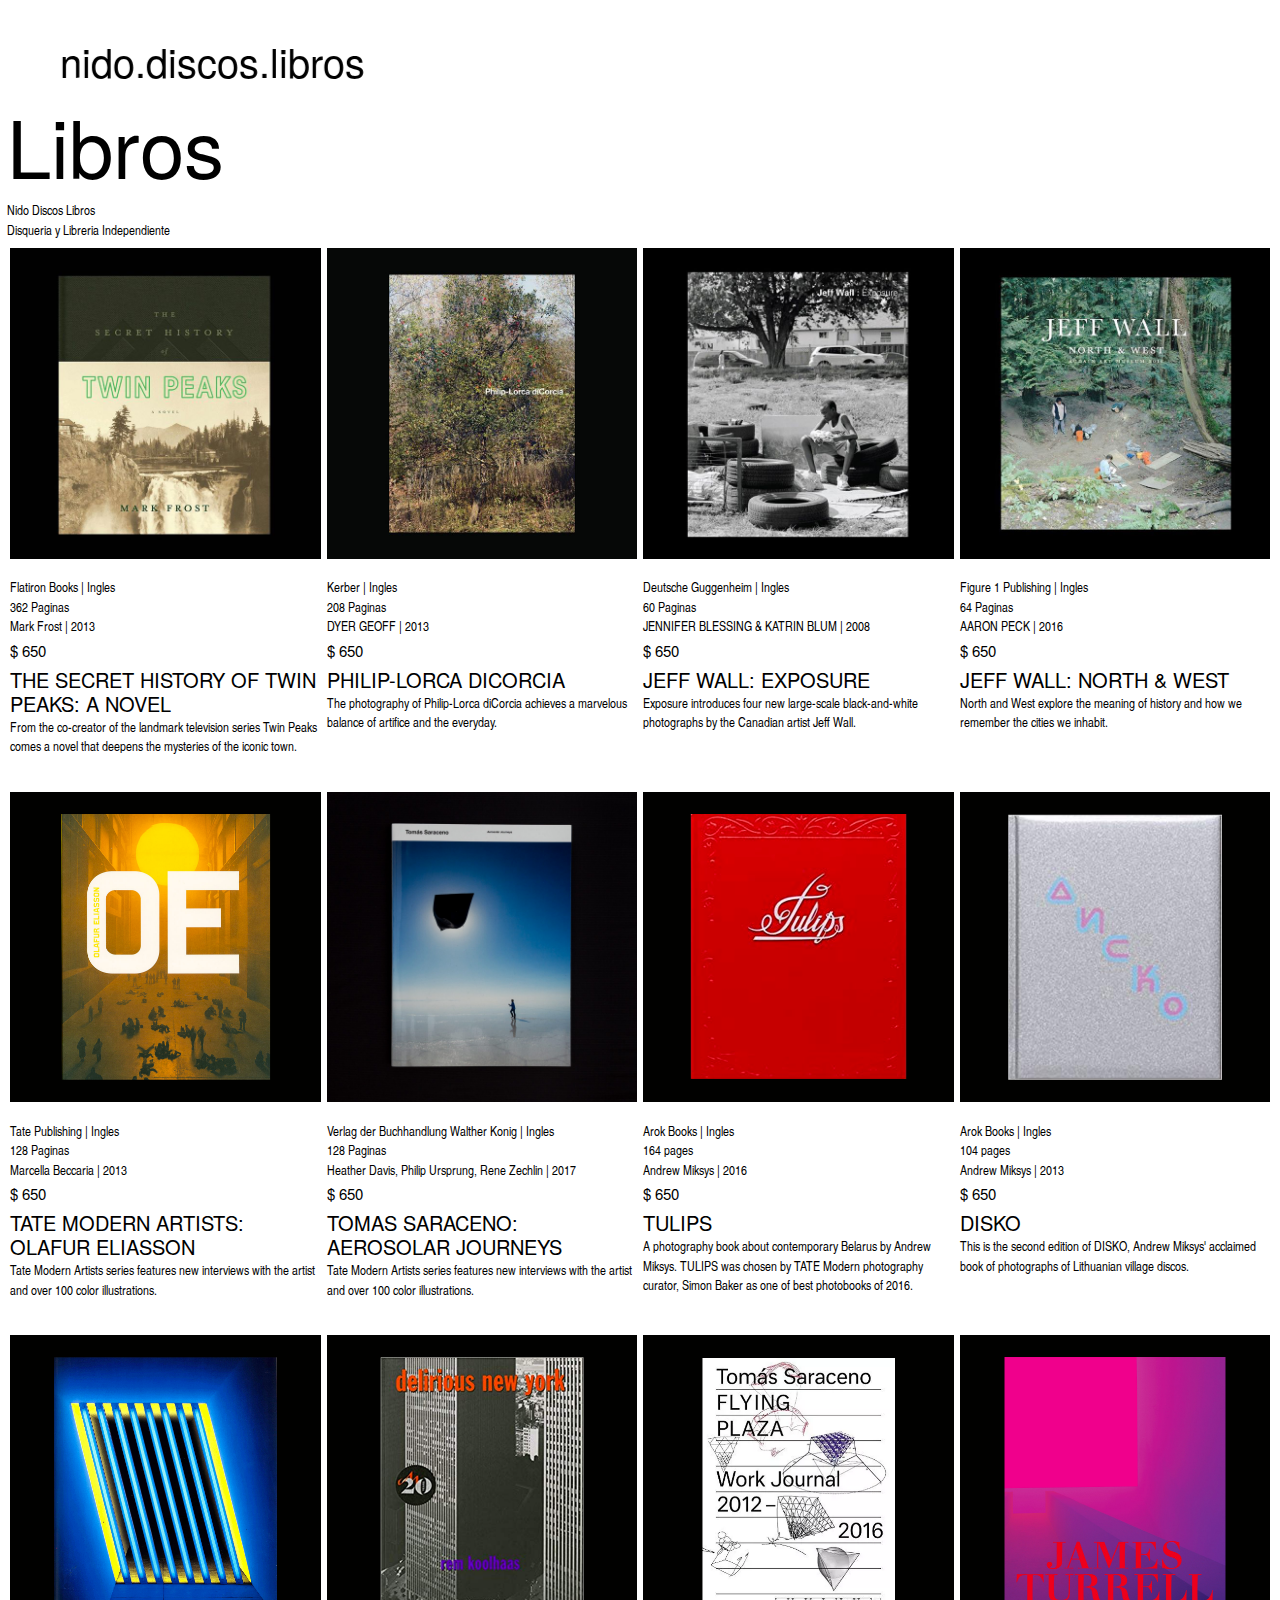
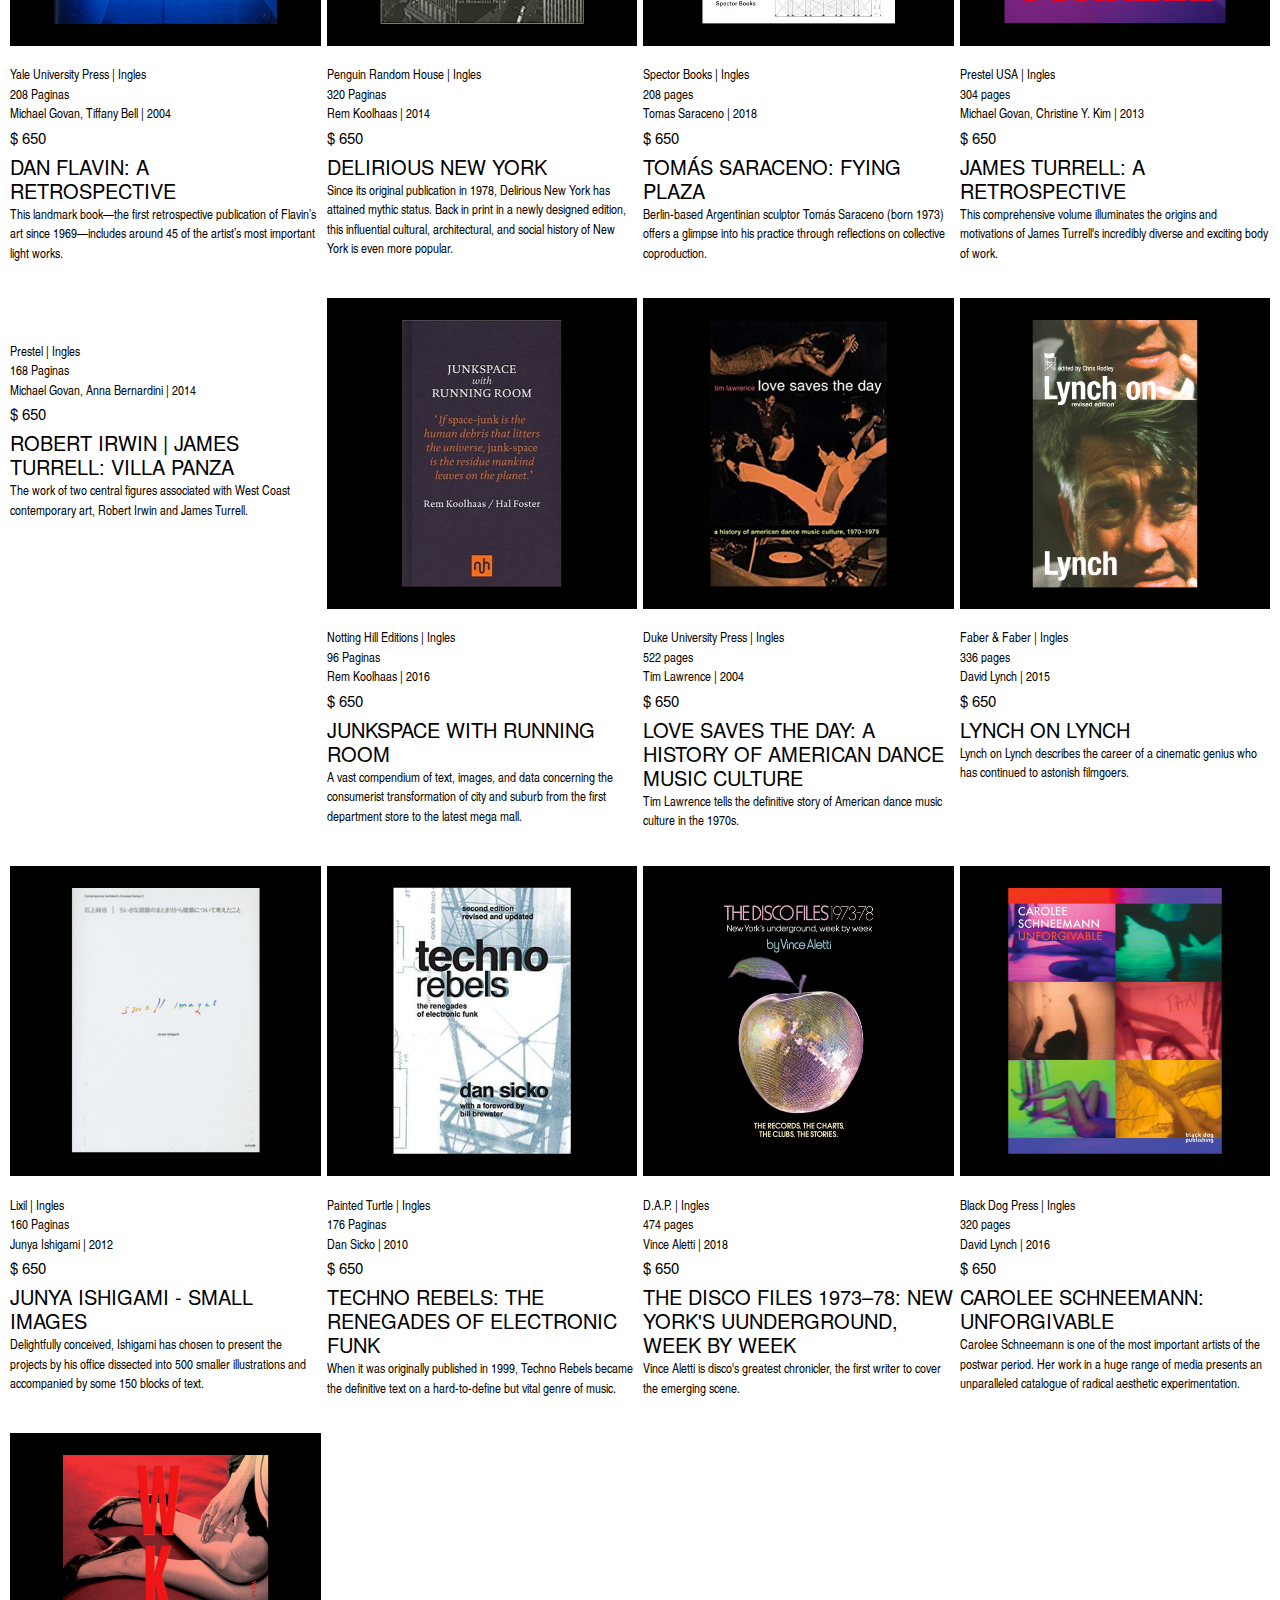
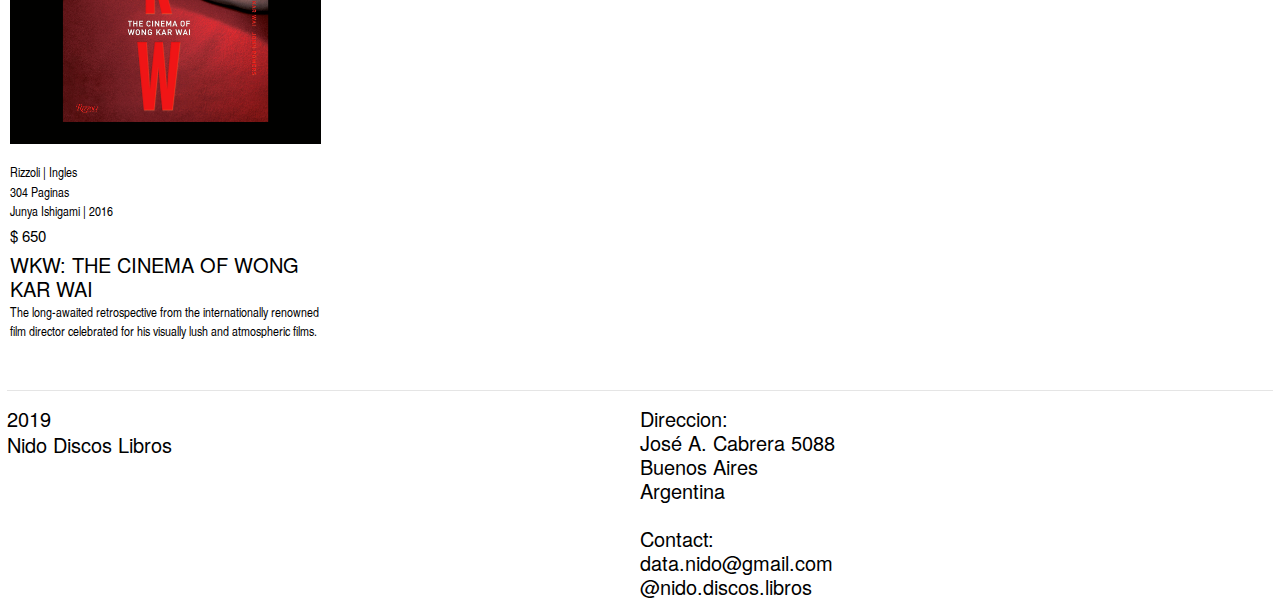
==== Libros/index.html @ 8129f64d "Initial commit" ====
<!DOCTYPE html>
<html>
<head>
    <title>Index</title>
    <meta name="viewport" content="width=device-width, initial-scale=1">

    <link rel="stylesheet" href="https://maxcdn.bootstrapcdn.com/bootstrap/4.3.1/css/bootstrap.min.css">
    <script src="https://ajax.googleapis.com/ajax/libs/jquery/3.4.0/jquery.min.js"></script>
    <script src="https://cdnjs.cloudflare.com/ajax/libs/popper.js/1.14.7/umd/popper.min.js"></script>
    <script src="https://maxcdn.bootstrapcdn.com/bootstrap/4.3.1/js/bootstrap.min.js"></script>
    <script type="text/javascript" src="https://code.jquery.com/jquery-1.11.0.min.js"></script>
    <script type="text/javascript" src="https://cdn.jsdelivr.net/npm/slick-carousel@1.8.1/slick/slick.min.js"></script>

    <link rel="stylesheet" type="text/css" href="//cdn.jsdelivr.net/gh/kenwheeler/slick@1.8.1/slick/slick.css"/>

    <link rel="stylesheet" type="text/css" href="//cdn.jsdelivr.net/gh/kenwheeler/slick@1.8.1/slick/slick-theme.css"/>
    <link rel ="stylesheet" href="https://use.typekit.net/fdn1aaf.css">
    <link rel="stylesheet" type="text/css" href="../style.css">
    <link rel="stylesheet" type="text/css" href="../slick/slick.css">
    <link rel="stylesheet" type="text/css" href="../slick/slick-theme.css">
    <link rel="icon" type="image/png" href="../imagenes/logo.png" sizes="32x32" />

    <script type="text/javascript" src="../script.js"></script>
</head>
<body>
  <div class="container-fluid">
    <div class="row">
      <div class="col-sm-6">
        <img src="../imagenes/foto1.png" alt="" width="100%">
      </div>
      <div class="col-sm-6">
        <img src="../imagenes/foto2.png" alt="" width="100%">
      </div>
    </div>
  </div>
  <a href="../index.html">
  <marquee behavior="scroll" duplicated="true" direction="right" id="scrollnido">nido.discos.libros &emsp; nido.discos.libros &emsp; nido.discos.libros &emsp; nido.discos.libros &emsp; nido.discos.libros &emsp; nido.discos.libros &emsp; nido.discos.libros &emsp; nido.discos.libros &emsp; nido.discos.libros &emsp; nido.discos.libros &emsp; nido.discos.libros &emsp; nido.discos.libros</marquee>
  </a>
<script src="../slick/slick.js" type="text/javascript" charset="utf-8"></script>
<script type="text/javascript">
  $(document).on('ready', function() {
    $(".vertical-center-4").slick({
      dots: true,
      vertical: true,
      centerMode: true,
      slidesToShow: 4,
      slidesToScroll: 2
    });
    $(".vertical-center-3").slick({
      dots: true,
      vertical: true,
      centerMode: true,
      slidesToShow: 3,
      slidesToScroll: 3
    });
    $(".vertical-center-2").slick({
      dots: true,
      vertical: true,
      centerMode: true,
      slidesToShow: 2,
      slidesToScroll: 2
    });
    $(".vertical-center").slick({
      dots: true,
      vertical: true,
      centerMode: true,
    });
    $(".vertical").slick({
      dots: true,
      vertical: true,
      slidesToShow: 3,
      slidesToScroll: 3
    });
    $(".regular").slick({
      dots: true,
      infinite: true,
      slidesToShow: 3,
      slidesToScroll: 3
    });
    $(".center").slick({
      dots: false,
      infinite: true,
      centerMode: true,
      slidesToShow: 4,
      slidesToScroll: 10
    });
    $(".variable").slick({
      dots: true,
      infinite: true,
      variableWidth: true
    });
    $(".lazy").slick({
      lazyLoad: 'ondemand', // ondemand progressive anticipated
      infinite: true
    });
  });
</script>

<script type="text/javascript" src="//cdn.jsdelivr.net/gh/kenwheeler/slick@1.8.1/slick/slick.min.js"></script>

<h1 id="titulos">Libros</h1>
<p id="datalibros">
  Nido Discos Libros
  <br>
  Disqueria y Libreria Independiente
</p>

<div class="container-fluid">
  <div class="row">
      <div class="col-sm-3">
        <img src="imagenes/libro1.jpg" alt="" width="100%">

                  <p id="datalibros">
                    <br>
                  Flatiron Books | Ingles <br> 362 Paginas <br> Mark Frost | 2013
                </p>
                <h4 id="precio">$ 650</h4>
                  <h5>THE SECRET HISTORY OF TWIN PEAKS: A NOVEL </h5>
                  <p id="datalibros">
                  From the co-creator of the landmark television series Twin Peaks comes a novel that deepens the mysteries of the iconic town.
                </p>
      </div>

      <div class="col-sm-3">
        <img src="imagenes/libro2.jpg" alt="" width="100%">
                  <p id="datalibros">
                    <br>
                  Kerber | Ingles <br> 208 Paginas <br> DYER GEOFF | 2013
                </p>
                <h4 id="precio">$ 650</h4>
                  <h5>PHILIP-LORCA DICORCIA</h5>
                  <p id="datalibros">
                  The photography of Philip-Lorca diCorcia achieves a marvelous balance of artifice and the everyday.
                </p>
      </div>

      <div class="col-sm-3">
        <img src="imagenes/libro3.jpg" alt="" width="100%">
                <p id="datalibros">
                  <br>
                Deutsche Guggenheim | Ingles <br> 60 Paginas <br> JENNIFER BLESSING & KATRIN BLUM | 2008
              </p>
            <h4 id="precio">$ 650</h4>
                <h5>JEFF WALL: EXPOSURE</h5>
                <p id="datalibros">
                Exposure introduces four new large-scale black-and-white photographs by the Canadian artist Jeff Wall.
              </p>
      </div>

      <div class="col-sm-3">
        <img src="imagenes/libro4.jpg" alt="" width="100%">
                <p id="datalibros">
                  <br>
                Figure 1 Publishing | Ingles <br> 64 Paginas <br> AARON PECK | 2016
              </p>

              <h4 id="precio">$ 650</h4>
                <h5>JEFF WALL: NORTH & WEST</h5>
                <p id="datalibros">
                North and West explore the meaning of history and how we remember the cities we inhabit.
              </p>
      </div>
  </div>
<br>
  <div class="row">
    <div class="col-sm-3">
      <img src="imagenes/OETate.png" alt="" width="100%">
              <p id="datalibros">
                <br>
              Tate Publishing | Ingles <br> 128 Paginas <br> Marcella Beccaria | 2013
            </p>
            <h4 id="precio">$ 650</h4>
              <h5>TATE MODERN ARTISTS: OLAFUR ELIASSON</h5>
              <p id="datalibros">
              Tate Modern Artists series features new interviews with the artist and over 100 color illustrations.
            </p>
    </div>

    <div class="col-sm-3">
      <img src="imagenes/Aerosolar.png" alt="" width="100%">
              <p id="datalibros">
                <br>
              Verlag der Buchhandlung Walther Konig | Ingles <br> 128 Paginas <br> Heather Davis, Philip Ursprung, Rene Zechlin | 2017
            </p>
            <h4 id="precio">$ 650</h4>
              <h5>TOMAS SARACENO: AEROSOLAR JOURNEYS</h5>
              <p id="datalibros">
              Tate Modern Artists series features new interviews with the artist and over 100 color illustrations.
            </p>
    </div>

    <div class="col-sm-3">
      <img src="imagenes/AndrewMTulips.png" alt="" width="100%">
              <p id="datalibros">
                <br>
              Arok Books | Ingles <br> 164 pages <br> Andrew Miksys | 2016
            </p>
            <h4 id="precio">$ 650</h4>
              <h5>TULIPS</h5>
              <p id="datalibros">
              A photography book about contemporary Belarus by Andrew Miksys. TULIPS was chosen by TATE Modern photography curator, Simon Baker as one of best photobooks of 2016.
            </p>
    </div>

    <div class="col-sm-3">
      <img src="imagenes/AndrwMDisko.png" alt="" width="100%">
              <p id="datalibros">
                <br>
              Arok Books | Ingles <br> 104 pages <br> Andrew Miksys | 2013
            </p>
            <h4 id="precio">$ 650</h4>
              <h5>DISKO</h5>
              <p id="datalibros">
              This is the second edition of DISKO, Andrew Miksys' acclaimed book of photographs of Lithuanian village discos.
            </p>
    </div>
  </div>
<br>
  <div class="row">
    <div class="col-sm-3">
      <img src="imagenes/DanFARetrospective.png" alt="" width="100%">
              <p id="datalibros">
                <br>
              Yale University Press | Ingles <br> 208 Paginas <br> Michael Govan, Tiffany Bell | 2004
            </p>
            <h4 id="precio">$ 650</h4>
              <h5>DAN FLAVIN: A RETROSPECTIVE</h5>
              <p id="datalibros">
              This landmark book—the first retrospective publication of Flavin’s art since 1969—includes around 45 of the artist’s most important light works.
            </p>
    </div>

    <div class="col-sm-3">
      <img src="imagenes/DeliriusNewYork.png" alt="" width="100%">
              <p id="datalibros">
                <br>
              Penguin Random House | Ingles <br> 320 Paginas <br> Rem Koolhaas | 2014
            </p>
            <h4 id="precio">$ 650</h4>
              <h5>DELIRIOUS NEW YORK</h5>
              <p id="datalibros">
              Since its original publication in 1978, Delirious New York has attained mythic status. Back in print in a newly designed edition, this influential cultural, architectural, and social history of New York is even more popular.
            </p>
    </div>

    <div class="col-sm-3">
      <img src="imagenes/FlyingPlaza.png" alt="" width="100%">
              <p id="datalibros">
                <br>
              Spector Books | Ingles <br> 208 pages <br> Tomas Saraceno | 2018
            </p>
            <h4 id="precio">$ 650</h4>
              <h5>TOMÁS SARACENO: FYING PLAZA</h5>
              <p id="datalibros">
              Berlin-based Argentinian sculptor Tomás Saraceno (born 1973) offers a glimpse into his practice through reflections on collective coproduction.
            </p>
    </div>

    <div class="col-sm-3">
      <img src="imagenes/JamesTARetrospective.png" alt="" width="100%">
              <p id="datalibros">
                <br>
              Prestel USA | Ingles <br> 304 pages <br> Michael Govan, Christine Y. Kim | 2013
            </p>
            <h4 id="precio">$ 650</h4>
              <h5>JAMES TURRELL: A RETROSPECTIVE</h5>
              <p id="datalibros">
               This comprehensive volume illuminates the origins and motivations of James Turrell's incredibly diverse and exciting body of work.
            </p>
    </div>
  </div>
<br>
  <div class="row">
    <div class="col-sm-3">
      <img src="imagenes/JamesTVIllaPanza.png" alt="" width="100%">
              <p id="datalibros">
                <br>
              Prestel | Ingles <br> 168 Paginas <br> Michael Govan, Anna Bernardini | 2014
            </p>
            <h4 id="precio">$ 650</h4>
              <h5>ROBERT IRWIN | JAMES TURRELL: VILLA PANZA </h5>
              <p id="datalibros">
              The work of two central figures associated with West Coast contemporary art, Robert Irwin and James Turrell.
            </p>
    </div>

    <div class="col-sm-3">
      <img src="imagenes/Junkspace.png" alt="" width="100%">
              <p id="datalibros">
                <br>
              Notting Hill Editions | Ingles <br> 96 Paginas <br> Rem Koolhaas | 2016
            </p>
            <h4 id="precio">$ 650</h4>
              <h5>JUNKSPACE WITH RUNNING ROOM</h5>
              <p id="datalibros">
              A vast compendium of text, images, and data concerning the consumerist transformation of city and suburb from the first department store to the latest mega mall.
            </p>
    </div>

    <div class="col-sm-3">
      <img src="imagenes/LoveSavesTheDay.png" alt="" width="100%">
              <p id="datalibros">
                <br>
              Duke University Press | Ingles <br> 522 pages <br> Tim Lawrence | 2004
            </p>
            <h4 id="precio">$ 650</h4>
              <h5>LOVE SAVES THE DAY: A HISTORY OF AMERICAN DANCE MUSIC CULTURE</h5>
              <p id="datalibros">
              Tim Lawrence tells the definitive story of American dance music culture in the 1970s.
    </div>

    <div class="col-sm-3">
      <img src="imagenes/LynchOnLynch.png" alt="" width="100%">
              <p id="datalibros">
                <br>
              Faber & Faber | Ingles <br> 336 pages <br> David Lynch | 2015
            </p>
            <h4 id="precio">$ 650</h4>
              <h5>LYNCH ON LYNCH</h5>
              <p id="datalibros">
               Lynch on Lynch describes the career of a cinematic genius who has continued to astonish filmgoers.
            </p>
    </div>
  </div>
<br>
  <div class="row">
    <div class="col-sm-3">
      <img src="imagenes/SmallImages.png" alt="" width="100%">
              <p id="datalibros">
                <br>
              Lixil | Ingles <br> 160 Paginas <br> Junya Ishigami | 2012
            </p>
            <h4 id="precio">$ 650</h4>
              <h5>JUNYA ISHIGAMI - SMALL IMAGES </h5>
              <p id="datalibros">
              Delightfully conceived, Ishigami has chosen to present the projects by his office dissected into 500 smaller illustrations and accompanied by some 150 blocks of text.
            </p>
    </div>

    <div class="col-sm-3">
      <img src="imagenes/TechnoRebels.png" alt="" width="100%">
              <p id="datalibros">
                <br>
              Painted Turtle | Ingles <br> 176 Paginas <br> Dan Sicko | 2010
            </p>
            <h4 id="precio">$ 650</h4>
              <h5>TECHNO REBELS: THE RENEGADES OF ELECTRONIC FUNK</h5>
              <p id="datalibros">
              When it was originally published in 1999, Techno Rebels became the definitive text on a hard-to-define but vital genre of music.
            </p>
    </div>

    <div class="col-sm-3">
      <img src="imagenes/TheDiscoFiles.png" alt="" width="100%">
              <p id="datalibros">
                <br>
              D.A.P. | Ingles <br> 474 pages <br> Vince Aletti | 2018
            </p>
            <h4 id="precio">$ 650</h4>
              <h5>THE DISCO FILES 1973–78: NEW YORK'S UUNDERGROUND, WEEK BY WEEK</h5>
              <p id="datalibros">
              Vince Aletti is disco's greatest chronicler, the first writer to cover the emerging scene.
    </div>

    <div class="col-sm-3">
      <img src="imagenes/unforgivable.png" alt="" width="100%">
              <p id="datalibros">
                <br>
              Black Dog Press | Ingles <br> 320 pages <br> David Lynch | 2016
            </p>
            <h4 id="precio">$ 650</h4>
              <h5>CAROLEE SCHNEEMANN: UNFORGIVABLE</h5>
              <p id="datalibros">
               Carolee Schneemann is one of the most important artists of the postwar period. Her work in a huge range of media presents an unparalleled catalogue of radical aesthetic experimentation.
    </div>
  </div>
<br>
  <div class="row">
    <div class="col-sm-3">
      <img src="imagenes/WongK.png" alt="" width="100%">
              <p id="datalibros">
                <br>
              Rizzoli | Ingles <br> 304 Paginas <br> Junya Ishigami | 2016
            </p>
            <h4 id="precio">$ 650</h4>
              <h5>WKW: THE CINEMA OF WONG KAR WAI </h5>
              <p id="datalibros">
              The long-awaited retrospective from the internationally renowned film director celebrated for his visually lush and atmospheric films.
            </p>
    </div>
  </div>

</div>
<br>
<hr>
<div class="container-fluid">
  <div class="row">
    <div class="col-md-6">
      <h5>2019</h5>
      <h5>Nido Discos Libros</h5>
      <img src="imagenes/logonido.png" alt="" width="20%">
    </div>
    <div class="col-md-6">
      <h5>
      Direccion:
      <br>
      José A. Cabrera 5088
      <br>
      Buenos Aires
      <br>
      Argentina
      <br>
      <br>
      Contact:
      <br>
      data.nido@gmail.com
      <br>
      @nido.discos.libros
      </h5>

    </div>
</div>
</div>


</body>
</html>
---- style.css ----
body {
	padding: 7px;
	background-color: white;
  font-family:texgyrehero-regular;
	font-weight:100;
	color: black;
	}


#main-title {
  margin-top: 25px;
}

#mainb {
  margin-top: 25px;


}
#mainc {
  background-color: white;


}

h5 {
	margin-bottom:2px;
}

a {
  color: black;
}

a:hover {
  color: black;
	text-decoration: none;
	font-weight: bold;

}

.m{
  margin-left: 15px;
  margin-top: 10px;

}

.info {
	margin-top: 15px;
}

.col-sm-3{
	padding: 3px;
}
.col-sm-6{
	padding: 0px;
}

.col-md-6{
	padding: 0px;
}

.col-md-3{
	padding: 3px;
}

#scrollnido {
	font-size: 40px;
}

#titulos {
	font-size: 80px;

}

#vermas {
	font-size: 80px;
	padding-right: 7%;
	text-align: right;


}

#datalibros{
	font-size: 13px;
	font-family:texgyrehero-condenced;
	font-weight:20;

}

@font-face {
  font-family: myriad;
  src: url(Myriad.ttf);
}

@font-face {
  font-family: texgyrehero-regular ;
  src: url(texgyreheros-regular.otf);
}

@font-face {
  font-family: texgyrehero-condenced ;
  src: url(texgyreheroscn-regular.otf);
}

p{
	margin-bottom:5px;
	font-size: 13px;
	font-family:texgyrehero-condenced;
	font-weight:20;
}


* {
	box-sizing: border-box;
}

.slider {
		width: 100%;

}

.slick-slide {
	margin: 0px 3px;
}



#precio {
	font-size: 15px;
	font-family: texgyrehero-regular ;


}

h4 {
	font-size: 15px;
	font-family: texgyrehero-regular ;
}

#myList li{ display:none;
}
#loadMore {
    color:green;
    cursor:pointer;
}
#loadMore:hover {
    color:black;
}
#showLess {
    color:red;
    cursor:pointer;
}
#showLess:hover {
    color:black;
}

ul {
	margin: 0px;
	padding: 0px;
	list-style: none
}



.slick-prev {
    left: 7px;
    z-index:2;
    color: white;
    outline: black;
}

.slick-next {
    right: 37px;
    z-index:2;
    color: white;
}
.slick-prev, .slick-next {
  width: 0px;
  height: 0px;
  text-shadow: #000 0px 0px 1px;
  -webkit-font-smoothing: antialiased;
	font-size: 0;
	border: none;
	top: 25%;

}

.slick-prev::before {
		font-family: monospace;
    font-family: 'cursive';
    font-stretch: condensed;
    content: "<";
    font-size: 55px;
    color: white;
		opacity: 1;


}
.slick-next::before {
		font-family: "Helvetica Neue";
    font-stretch: condensed;
    content:  ">";
    font-size: 55px;
    color: white;
		opacity: 1;

}




#pad {
	padding: 0px;
}
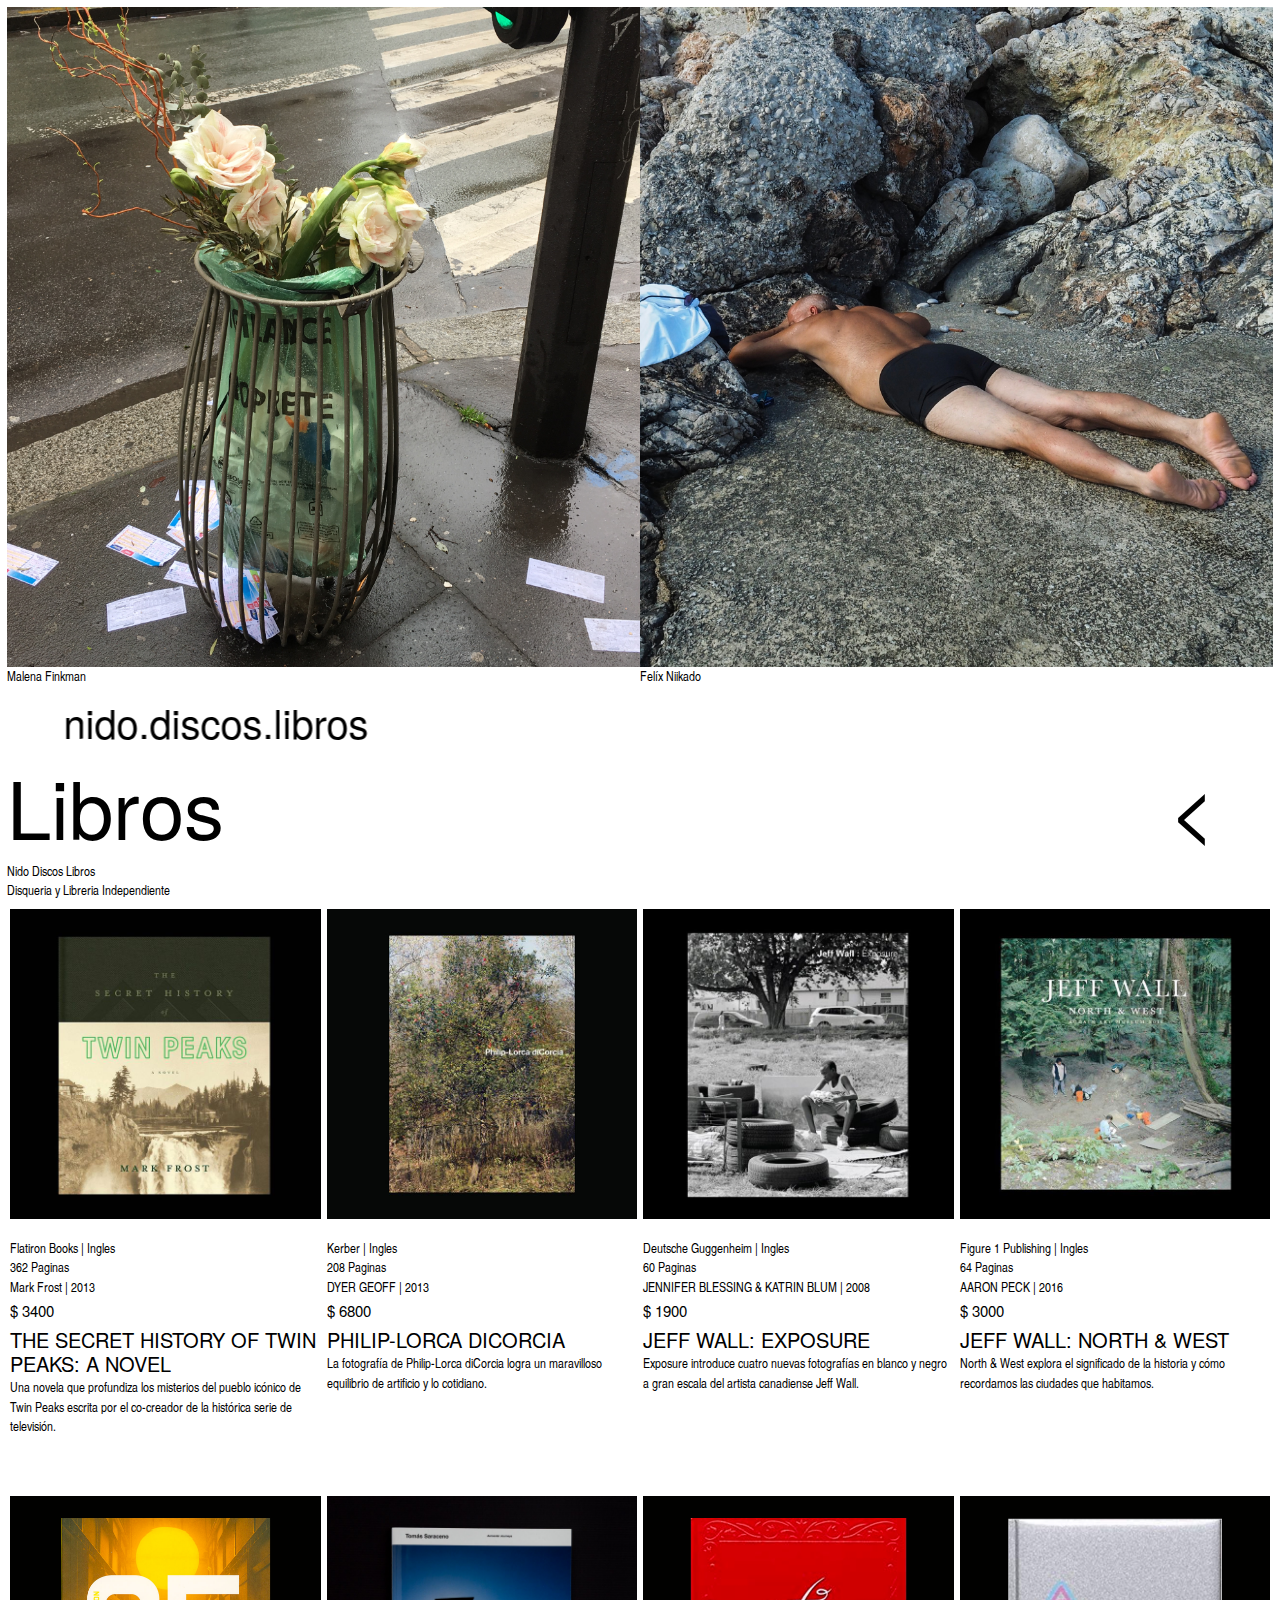
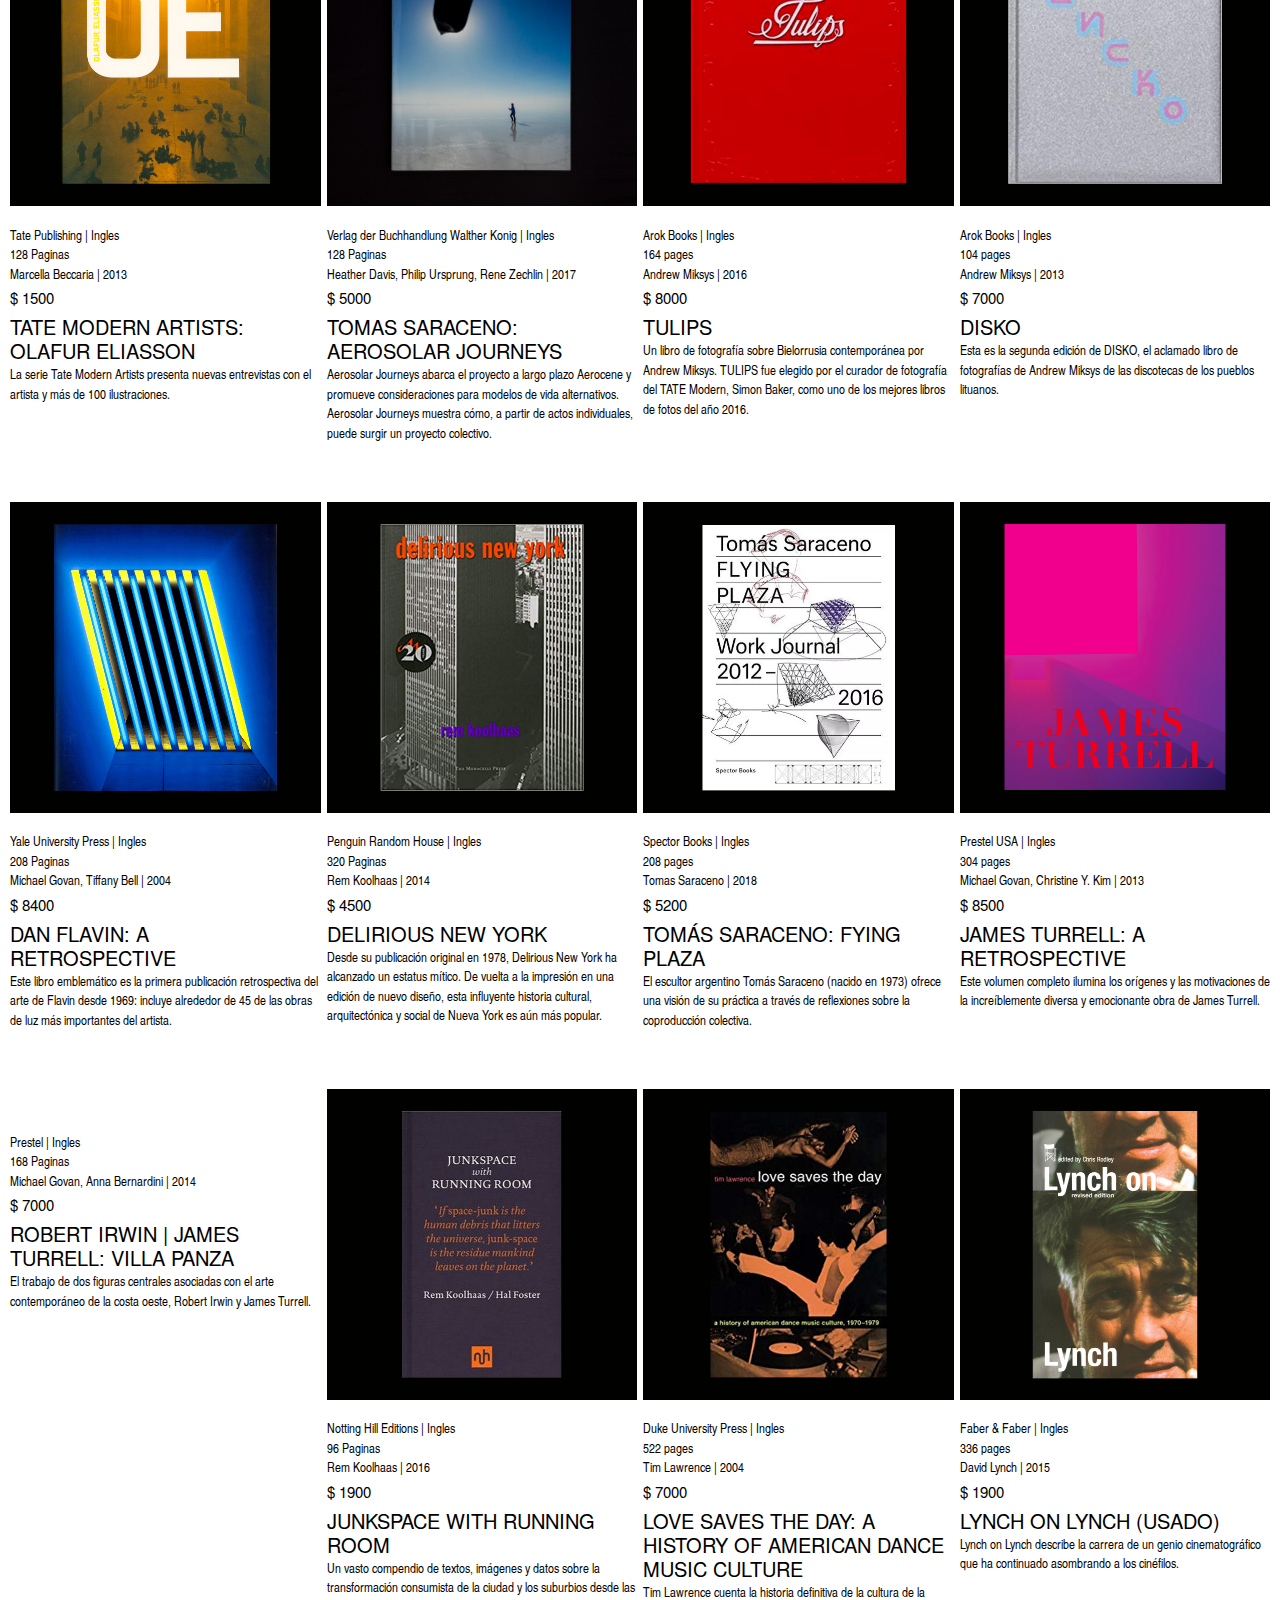
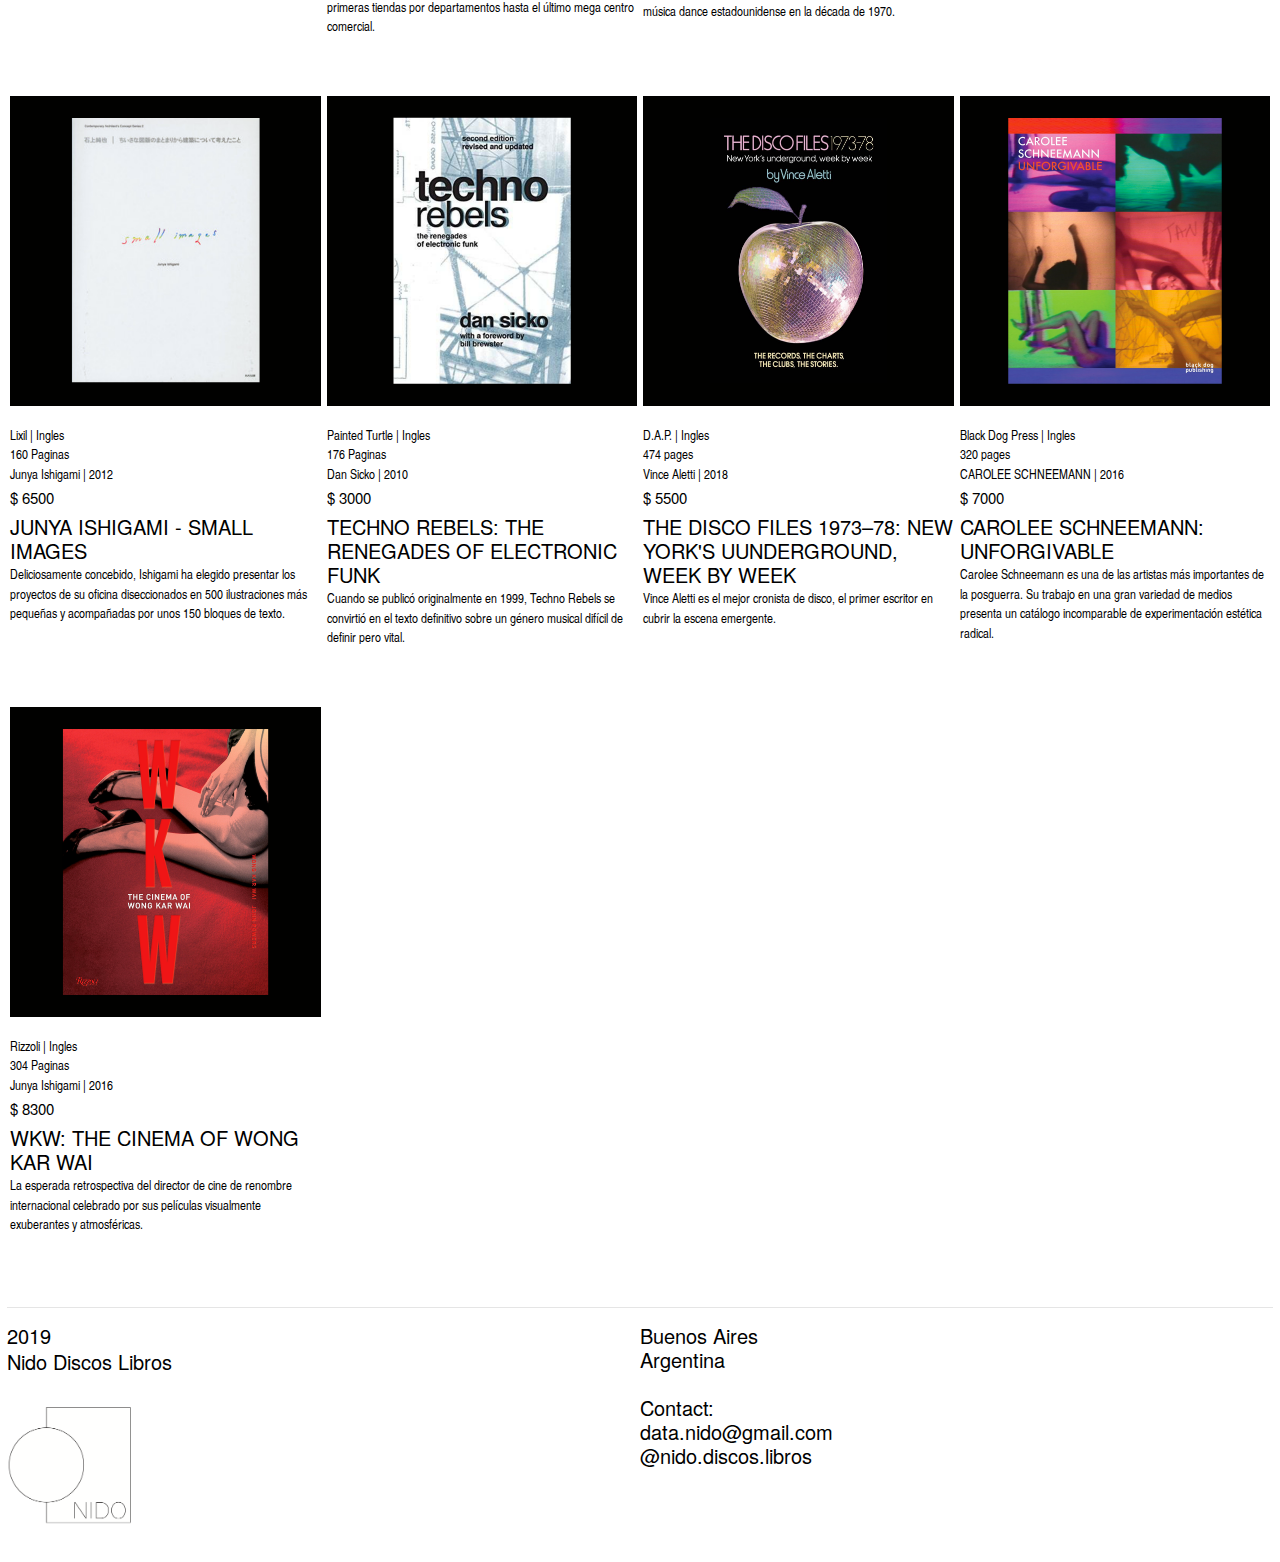
==== commit 1f145e84: "Update index.html" ====
--- a/Libros/index.html
+++ b/Libros/index.html
@@ -26,10 +26,12 @@
   <div class="container-fluid">
     <div class="row">
       <div class="col-sm-6">
-        <img src="../imagenes/foto1.png" alt="" width="100%">
+        <img src="../imagenes/foto-A1.jpg" alt="" width="100%">
+        <p id="autores"> Malena Finkman </p>
       </div>
       <div class="col-sm-6">
-        <img src="../imagenes/foto2.png" alt="" width="100%">
+        <img src="../imagenes/foto-A2.jpg" alt="" width="100%">
+        <p id="autores"> Felíx Niikado </p>
       </div>
     </div>
   </div>
@@ -98,7 +100,16 @@
 
 <script type="text/javascript" src="//cdn.jsdelivr.net/gh/kenwheeler/slick@1.8.1/slick/slick.min.js"></script>
 
+<div class="container-fluid">
+  <div class="row">
+    <div class="col-6" id="pad">
 <h1 id="titulos">Libros</h1>
+    </div>
+    <div class="col-6">
+<h1 id="vermas"><a href="../index.html"><</a></h1>
+</div>
+    </div>
+  </div>
 <p id="datalibros">
   Nido Discos Libros
   <br>
@@ -114,11 +125,12 @@
                     <br>
                   Flatiron Books | Ingles <br> 362 Paginas <br> Mark Frost | 2013
                 </p>
-                <h4 id="precio">$ 650</h4>
+                <h4 id="precio">$ 3400</h4>
                   <h5>THE SECRET HISTORY OF TWIN PEAKS: A NOVEL </h5>
                   <p id="datalibros">
-                  From the co-creator of the landmark television series Twin Peaks comes a novel that deepens the mysteries of the iconic town.
+                  Una novela que profundiza los misterios del pueblo icónico de Twin Peaks escrita por el co-creador de la histórica serie de televisión.
                 </p>
+                <br>
       </div>
 
       <div class="col-sm-3">
@@ -127,11 +139,12 @@
                     <br>
                   Kerber | Ingles <br> 208 Paginas <br> DYER GEOFF | 2013
                 </p>
-                <h4 id="precio">$ 650</h4>
+                <h4 id="precio">$ 6800</h4>
                   <h5>PHILIP-LORCA DICORCIA</h5>
                   <p id="datalibros">
-                  The photography of Philip-Lorca diCorcia achieves a marvelous balance of artifice and the everyday.
+                  La fotografía de Philip-Lorca diCorcia logra un maravilloso equilibrio de artificio y lo cotidiano.
                 </p>
+                <br>
       </div>
 
       <div class="col-sm-3">
@@ -140,11 +153,12 @@
                   <br>
                 Deutsche Guggenheim | Ingles <br> 60 Paginas <br> JENNIFER BLESSING & KATRIN BLUM | 2008
               </p>
-            <h4 id="precio">$ 650</h4>
+            <h4 id="precio">$ 1900</h4>
                 <h5>JEFF WALL: EXPOSURE</h5>
                 <p id="datalibros">
-                Exposure introduces four new large-scale black-and-white photographs by the Canadian artist Jeff Wall.
+                Exposure introduce cuatro nuevas fotografías en blanco y negro a gran escala del artista canadiense Jeff Wall.
               </p>
+              <br>
       </div>
 
       <div class="col-sm-3">
@@ -154,10 +168,10 @@
                 Figure 1 Publishing | Ingles <br> 64 Paginas <br> AARON PECK | 2016
               </p>
 
-              <h4 id="precio">$ 650</h4>
+              <h4 id="precio">$ 3000</h4>
                 <h5>JEFF WALL: NORTH & WEST</h5>
                 <p id="datalibros">
-                North and West explore the meaning of history and how we remember the cities we inhabit.
+                North & West explora el significado de la historia y cómo recordamos las ciudades que habitamos.
               </p>
       </div>
   </div>
@@ -169,11 +183,12 @@
                 <br>
               Tate Publishing | Ingles <br> 128 Paginas <br> Marcella Beccaria | 2013
             </p>
-            <h4 id="precio">$ 650</h4>
+            <h4 id="precio">$ 1500</h4>
               <h5>TATE MODERN ARTISTS: OLAFUR ELIASSON</h5>
               <p id="datalibros">
-              Tate Modern Artists series features new interviews with the artist and over 100 color illustrations.
-            </p>
+              La serie Tate Modern Artists presenta nuevas entrevistas con el artista y más de 100 ilustraciones.
+            </p>
+            <br>
     </div>
 
     <div class="col-sm-3">
@@ -182,11 +197,13 @@
                 <br>
               Verlag der Buchhandlung Walther Konig | Ingles <br> 128 Paginas <br> Heather Davis, Philip Ursprung, Rene Zechlin | 2017
             </p>
-            <h4 id="precio">$ 650</h4>
+            <h4 id="precio">$ 5000</h4>
               <h5>TOMAS SARACENO: AEROSOLAR JOURNEYS</h5>
               <p id="datalibros">
-              Tate Modern Artists series features new interviews with the artist and over 100 color illustrations.
-            </p>
+
+  Aerosolar Journeys abarca el proyecto a largo plazo Aerocene y promueve consideraciones para modelos de vida alternativos. Aerosolar Journeys muestra cómo, a partir de actos individuales, puede surgir un proyecto colectivo.
+            </p>
+            <br>
     </div>
 
     <div class="col-sm-3">
@@ -195,11 +212,12 @@
                 <br>
               Arok Books | Ingles <br> 164 pages <br> Andrew Miksys | 2016
             </p>
-            <h4 id="precio">$ 650</h4>
+            <h4 id="precio">$ 8000</h4>
               <h5>TULIPS</h5>
               <p id="datalibros">
-              A photography book about contemporary Belarus by Andrew Miksys. TULIPS was chosen by TATE Modern photography curator, Simon Baker as one of best photobooks of 2016.
-            </p>
+              Un libro de fotografía sobre Bielorrusia contemporánea por Andrew Miksys. TULIPS fue elegido por el curador de fotografía del TATE Modern, Simon Baker, como uno de los mejores libros de fotos del año 2016.
+            </p>
+            <br>
     </div>
 
     <div class="col-sm-3">
@@ -208,10 +226,10 @@
                 <br>
               Arok Books | Ingles <br> 104 pages <br> Andrew Miksys | 2013
             </p>
-            <h4 id="precio">$ 650</h4>
+            <h4 id="precio">$ 7000</h4>
               <h5>DISKO</h5>
               <p id="datalibros">
-              This is the second edition of DISKO, Andrew Miksys' acclaimed book of photographs of Lithuanian village discos.
+              Esta es la segunda edición de DISKO, el aclamado libro de fotografías de Andrew Miksys de las discotecas de los pueblos lituanos.
             </p>
     </div>
   </div>
@@ -223,11 +241,12 @@
                 <br>
               Yale University Press | Ingles <br> 208 Paginas <br> Michael Govan, Tiffany Bell | 2004
             </p>
-            <h4 id="precio">$ 650</h4>
+            <h4 id="precio">$ 8400</h4>
               <h5>DAN FLAVIN: A RETROSPECTIVE</h5>
               <p id="datalibros">
-              This landmark book—the first retrospective publication of Flavin’s art since 1969—includes around 45 of the artist’s most important light works.
-            </p>
+                Este libro emblemático es la primera publicación retrospectiva del arte de Flavin desde 1969: incluye alrededor de 45 de las obras de luz más importantes del artista.
+            </p>
+            <br>
     </div>
 
     <div class="col-sm-3">
@@ -236,11 +255,12 @@
                 <br>
               Penguin Random House | Ingles <br> 320 Paginas <br> Rem Koolhaas | 2014
             </p>
-            <h4 id="precio">$ 650</h4>
+            <h4 id="precio">$ 4500</h4>
               <h5>DELIRIOUS NEW YORK</h5>
               <p id="datalibros">
-              Since its original publication in 1978, Delirious New York has attained mythic status. Back in print in a newly designed edition, this influential cultural, architectural, and social history of New York is even more popular.
-            </p>
+              Desde su publicación original en 1978, Delirious New York ha alcanzado un estatus mítico. De vuelta a la impresión en una edición de nuevo diseño, esta influyente historia cultural, arquitectónica y social de Nueva York es aún más popular.
+            </p>
+            <br>
     </div>
 
     <div class="col-sm-3">
@@ -249,11 +269,12 @@
                 <br>
               Spector Books | Ingles <br> 208 pages <br> Tomas Saraceno | 2018
             </p>
-            <h4 id="precio">$ 650</h4>
+            <h4 id="precio">$ 5200</h4>
               <h5>TOMÁS SARACENO: FYING PLAZA</h5>
               <p id="datalibros">
-              Berlin-based Argentinian sculptor Tomás Saraceno (born 1973) offers a glimpse into his practice through reflections on collective coproduction.
-            </p>
+              El escultor argentino Tomás Saraceno (nacido en 1973) ofrece una visión de su práctica a través de reflexiones sobre la coproducción colectiva.
+            </p>
+            <br>
     </div>
 
     <div class="col-sm-3">
@@ -262,10 +283,10 @@
                 <br>
               Prestel USA | Ingles <br> 304 pages <br> Michael Govan, Christine Y. Kim | 2013
             </p>
-            <h4 id="precio">$ 650</h4>
+            <h4 id="precio">$ 8500</h4>
               <h5>JAMES TURRELL: A RETROSPECTIVE</h5>
               <p id="datalibros">
-               This comprehensive volume illuminates the origins and motivations of James Turrell's incredibly diverse and exciting body of work.
+               Este volumen completo ilumina los orígenes y las motivaciones de la increíblemente diversa y emocionante obra de James Turrell.
             </p>
     </div>
   </div>
@@ -277,11 +298,12 @@
                 <br>
               Prestel | Ingles <br> 168 Paginas <br> Michael Govan, Anna Bernardini | 2014
             </p>
-            <h4 id="precio">$ 650</h4>
+            <h4 id="precio">$ 7000</h4>
               <h5>ROBERT IRWIN | JAMES TURRELL: VILLA PANZA </h5>
               <p id="datalibros">
-              The work of two central figures associated with West Coast contemporary art, Robert Irwin and James Turrell.
-            </p>
+              El trabajo de dos figuras centrales asociadas con el arte contemporáneo de la costa oeste, Robert Irwin y James Turrell.
+            </p>
+            <br>
     </div>
 
     <div class="col-sm-3">
@@ -290,11 +312,12 @@
                 <br>
               Notting Hill Editions | Ingles <br> 96 Paginas <br> Rem Koolhaas | 2016
             </p>
-            <h4 id="precio">$ 650</h4>
+            <h4 id="precio">$ 1900</h4>
               <h5>JUNKSPACE WITH RUNNING ROOM</h5>
               <p id="datalibros">
-              A vast compendium of text, images, and data concerning the consumerist transformation of city and suburb from the first department store to the latest mega mall.
-            </p>
+              Un vasto compendio de textos, imágenes y datos sobre la transformación consumista de la ciudad y los suburbios desde las primeras tiendas por departamentos hasta el último mega centro comercial.
+            </p>
+            <br>
     </div>
 
     <div class="col-sm-3">
@@ -303,10 +326,12 @@
                 <br>
               Duke University Press | Ingles <br> 522 pages <br> Tim Lawrence | 2004
             </p>
-            <h4 id="precio">$ 650</h4>
+            <h4 id="precio">$ 7000</h4>
               <h5>LOVE SAVES THE DAY: A HISTORY OF AMERICAN DANCE MUSIC CULTURE</h5>
               <p id="datalibros">
-              Tim Lawrence tells the definitive story of American dance music culture in the 1970s.
+              Tim Lawrence cuenta la historia definitiva de la cultura de la música dance estadounidense en la década de 1970.
+            </p>
+            <br>
     </div>
 
     <div class="col-sm-3">
@@ -315,10 +340,10 @@
                 <br>
               Faber & Faber | Ingles <br> 336 pages <br> David Lynch | 2015
             </p>
-            <h4 id="precio">$ 650</h4>
-              <h5>LYNCH ON LYNCH</h5>
-              <p id="datalibros">
-               Lynch on Lynch describes the career of a cinematic genius who has continued to astonish filmgoers.
+            <h4 id="precio">$ 1900</h4>
+              <h5>LYNCH ON LYNCH (USADO)</h5>
+              <p id="datalibros">
+               Lynch on Lynch describe la carrera de un genio cinematográfico que ha continuado asombrando a los cinéfilos.
             </p>
     </div>
   </div>
@@ -330,11 +355,12 @@
                 <br>
               Lixil | Ingles <br> 160 Paginas <br> Junya Ishigami | 2012
             </p>
-            <h4 id="precio">$ 650</h4>
+            <h4 id="precio">$ 6500</h4>
               <h5>JUNYA ISHIGAMI - SMALL IMAGES </h5>
               <p id="datalibros">
-              Delightfully conceived, Ishigami has chosen to present the projects by his office dissected into 500 smaller illustrations and accompanied by some 150 blocks of text.
-            </p>
+              Deliciosamente concebido, Ishigami ha elegido presentar los proyectos de su oficina diseccionados en 500 ilustraciones más pequeñas y acompañadas por unos 150 bloques de texto.
+            </p>
+            <br>
     </div>
 
     <div class="col-sm-3">
@@ -343,11 +369,12 @@
                 <br>
               Painted Turtle | Ingles <br> 176 Paginas <br> Dan Sicko | 2010
             </p>
-            <h4 id="precio">$ 650</h4>
+            <h4 id="precio">$ 3000</h4>
               <h5>TECHNO REBELS: THE RENEGADES OF ELECTRONIC FUNK</h5>
               <p id="datalibros">
-              When it was originally published in 1999, Techno Rebels became the definitive text on a hard-to-define but vital genre of music.
-            </p>
+              Cuando se publicó originalmente en 1999, Techno Rebels se convirtió en el texto definitivo sobre un género musical difícil de definir pero vital.
+            </p>
+            <br>
     </div>
 
     <div class="col-sm-3">
@@ -356,22 +383,24 @@
                 <br>
               D.A.P. | Ingles <br> 474 pages <br> Vince Aletti | 2018
             </p>
-            <h4 id="precio">$ 650</h4>
+            <h4 id="precio">$ 5500</h4>
               <h5>THE DISCO FILES 1973–78: NEW YORK'S UUNDERGROUND, WEEK BY WEEK</h5>
               <p id="datalibros">
-              Vince Aletti is disco's greatest chronicler, the first writer to cover the emerging scene.
+              Vince Aletti es el mejor cronista de disco, el primer escritor en cubrir la escena emergente.
+            </p>
+            <br>
     </div>
 
     <div class="col-sm-3">
       <img src="imagenes/unforgivable.png" alt="" width="100%">
               <p id="datalibros">
                 <br>
-              Black Dog Press | Ingles <br> 320 pages <br> David Lynch | 2016
-            </p>
-            <h4 id="precio">$ 650</h4>
+              Black Dog Press | Ingles <br> 320 pages <br> CAROLEE SCHNEEMANN | 2016
+            </p>
+            <h4 id="precio">$ 7000</h4>
               <h5>CAROLEE SCHNEEMANN: UNFORGIVABLE</h5>
               <p id="datalibros">
-               Carolee Schneemann is one of the most important artists of the postwar period. Her work in a huge range of media presents an unparalleled catalogue of radical aesthetic experimentation.
+               Carolee Schneemann es una de las artistas más importantes de la posguerra. Su trabajo en una gran variedad de medios presenta un catálogo incomparable de experimentación estética radical.
     </div>
   </div>
 <br>
@@ -382,11 +411,12 @@
                 <br>
               Rizzoli | Ingles <br> 304 Paginas <br> Junya Ishigami | 2016
             </p>
-            <h4 id="precio">$ 650</h4>
+            <h4 id="precio">$ 8300</h4>
               <h5>WKW: THE CINEMA OF WONG KAR WAI </h5>
               <p id="datalibros">
-              The long-awaited retrospective from the internationally renowned film director celebrated for his visually lush and atmospheric films.
-            </p>
+              La esperada retrospectiva del director de cine de renombre internacional celebrado por sus películas visualmente exuberantes y atmosféricas.
+            </p>
+            <br>
     </div>
   </div>
 
@@ -397,15 +427,11 @@
   <div class="row">
     <div class="col-md-6">
       <h5>2019</h5>
-      <h5>Nido Discos Libros</h5>
-      <img src="imagenes/logonido.png" alt="" width="20%">
+      <h5><a href="../index.html">Nido Discos Libros</a></h5>
+      <img src="../imagenes/logonido.png" alt="" width="20%">
     </div>
     <div class="col-md-6">
       <h5>
-      Direccion:
-      <br>
-      José A. Cabrera 5088
-      <br>
       Buenos Aires
       <br>
       Argentina
--- a/style.css
+++ b/style.css
@@ -185,8 +185,6 @@
 }
 
 .slick-prev::before {
-		font-family: monospace;
-    font-family: 'cursive';
     font-stretch: condensed;
     content: "<";
     font-size: 55px;
@@ -196,7 +194,6 @@
 
 }
 .slick-next::before {
-		font-family: "Helvetica Neue";
     font-stretch: condensed;
     content:  ">";
     font-size: 55px;
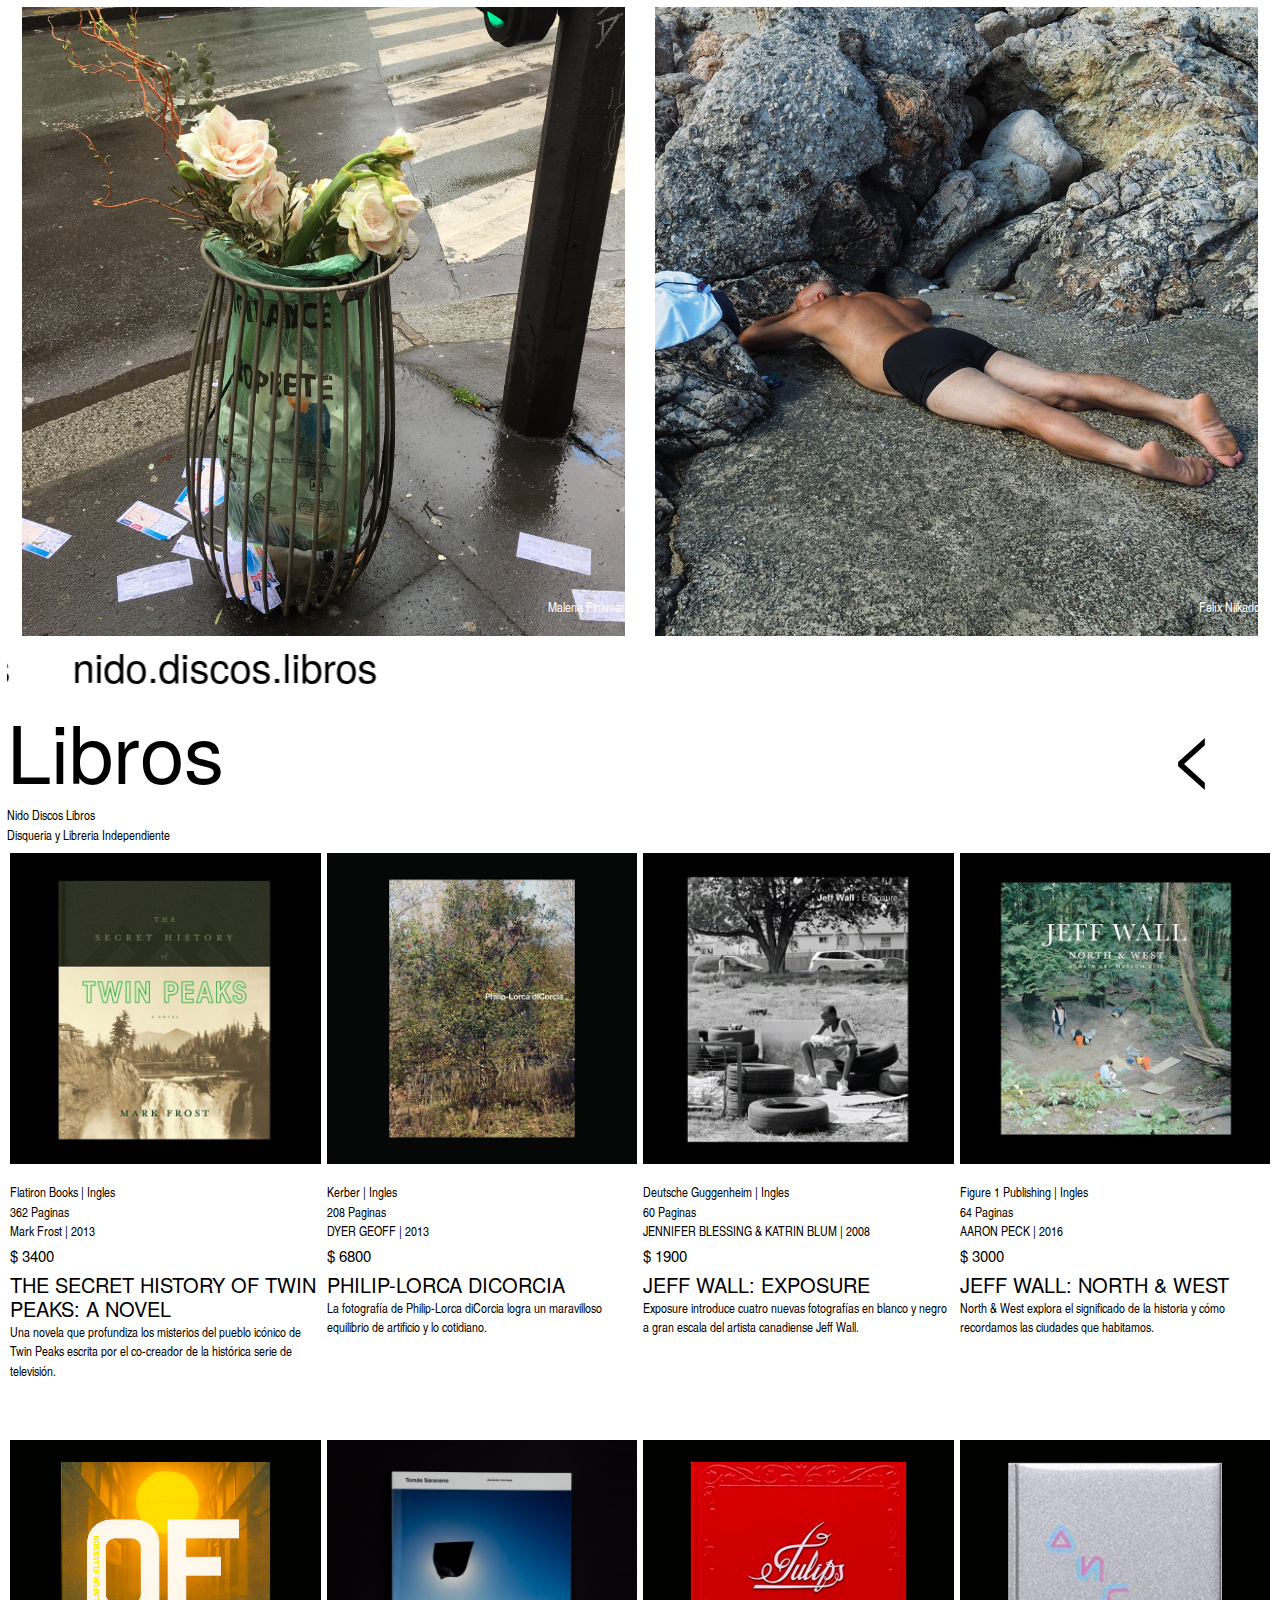
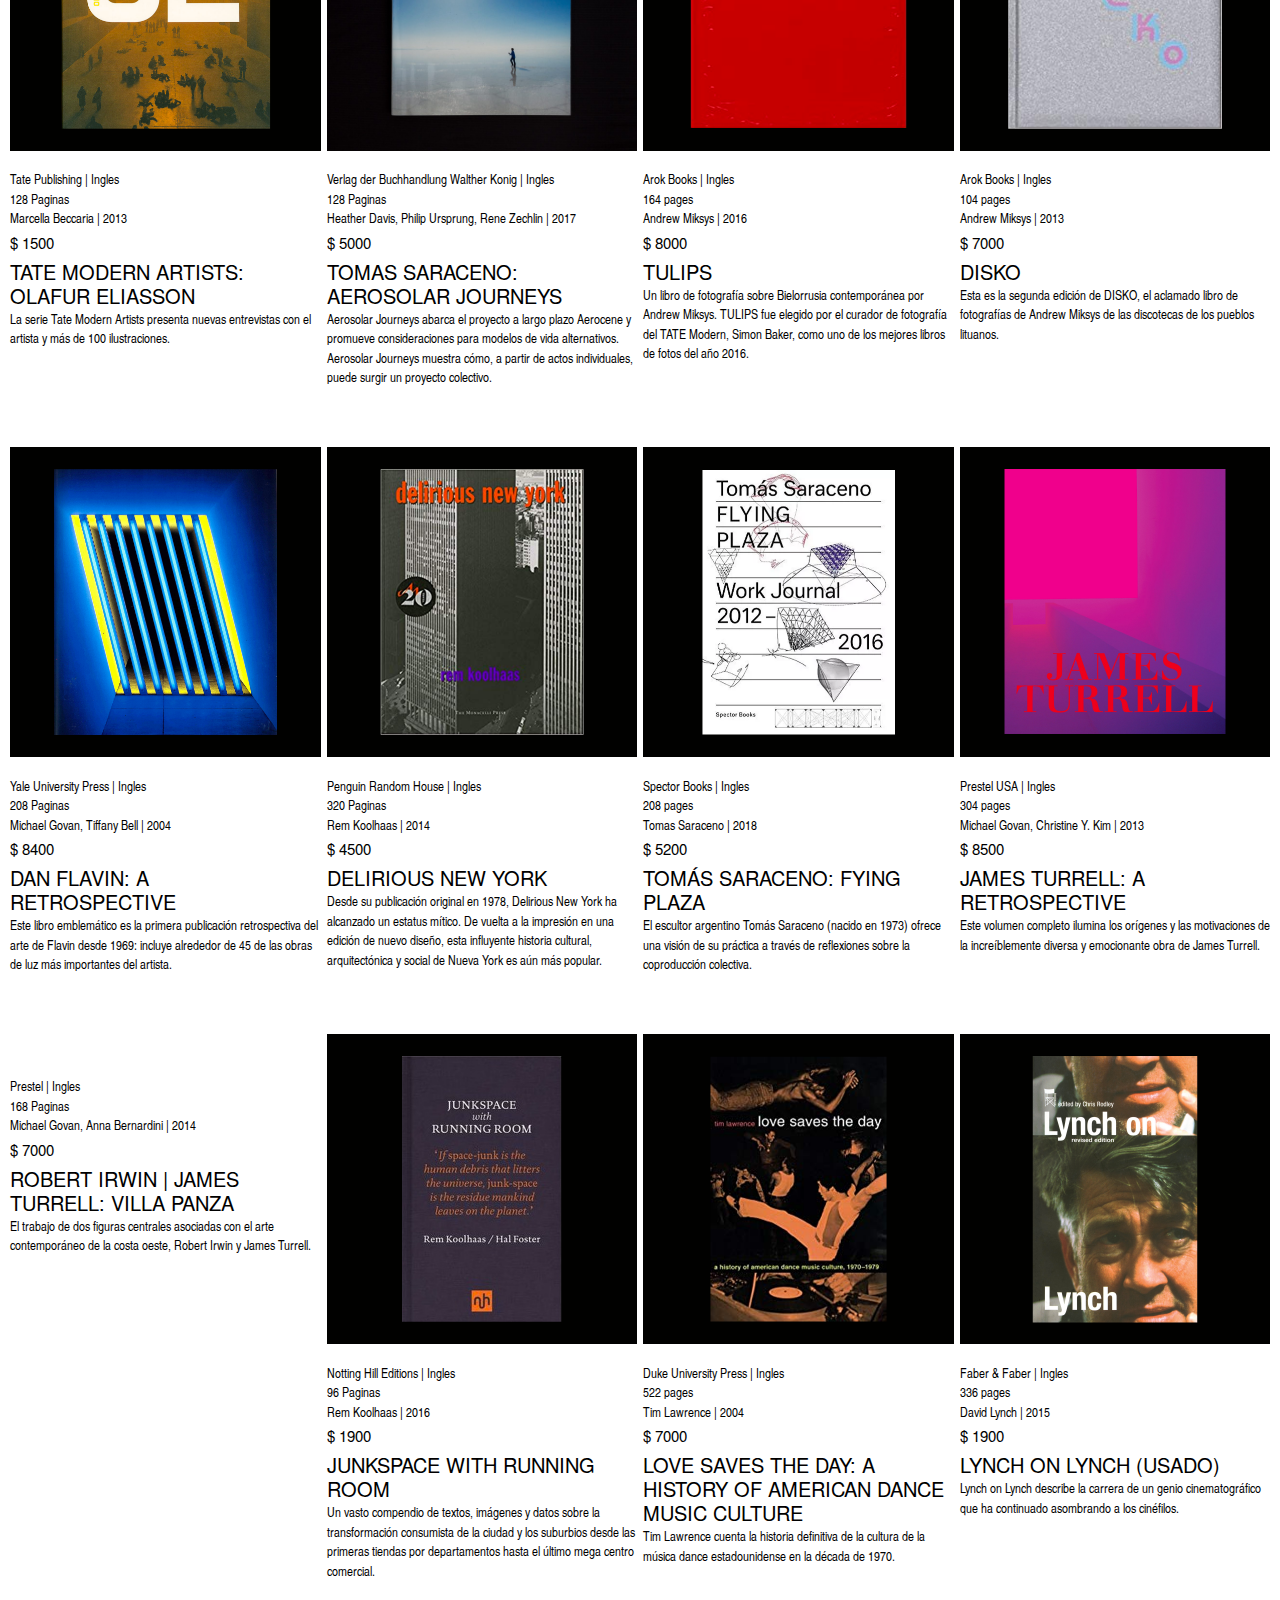
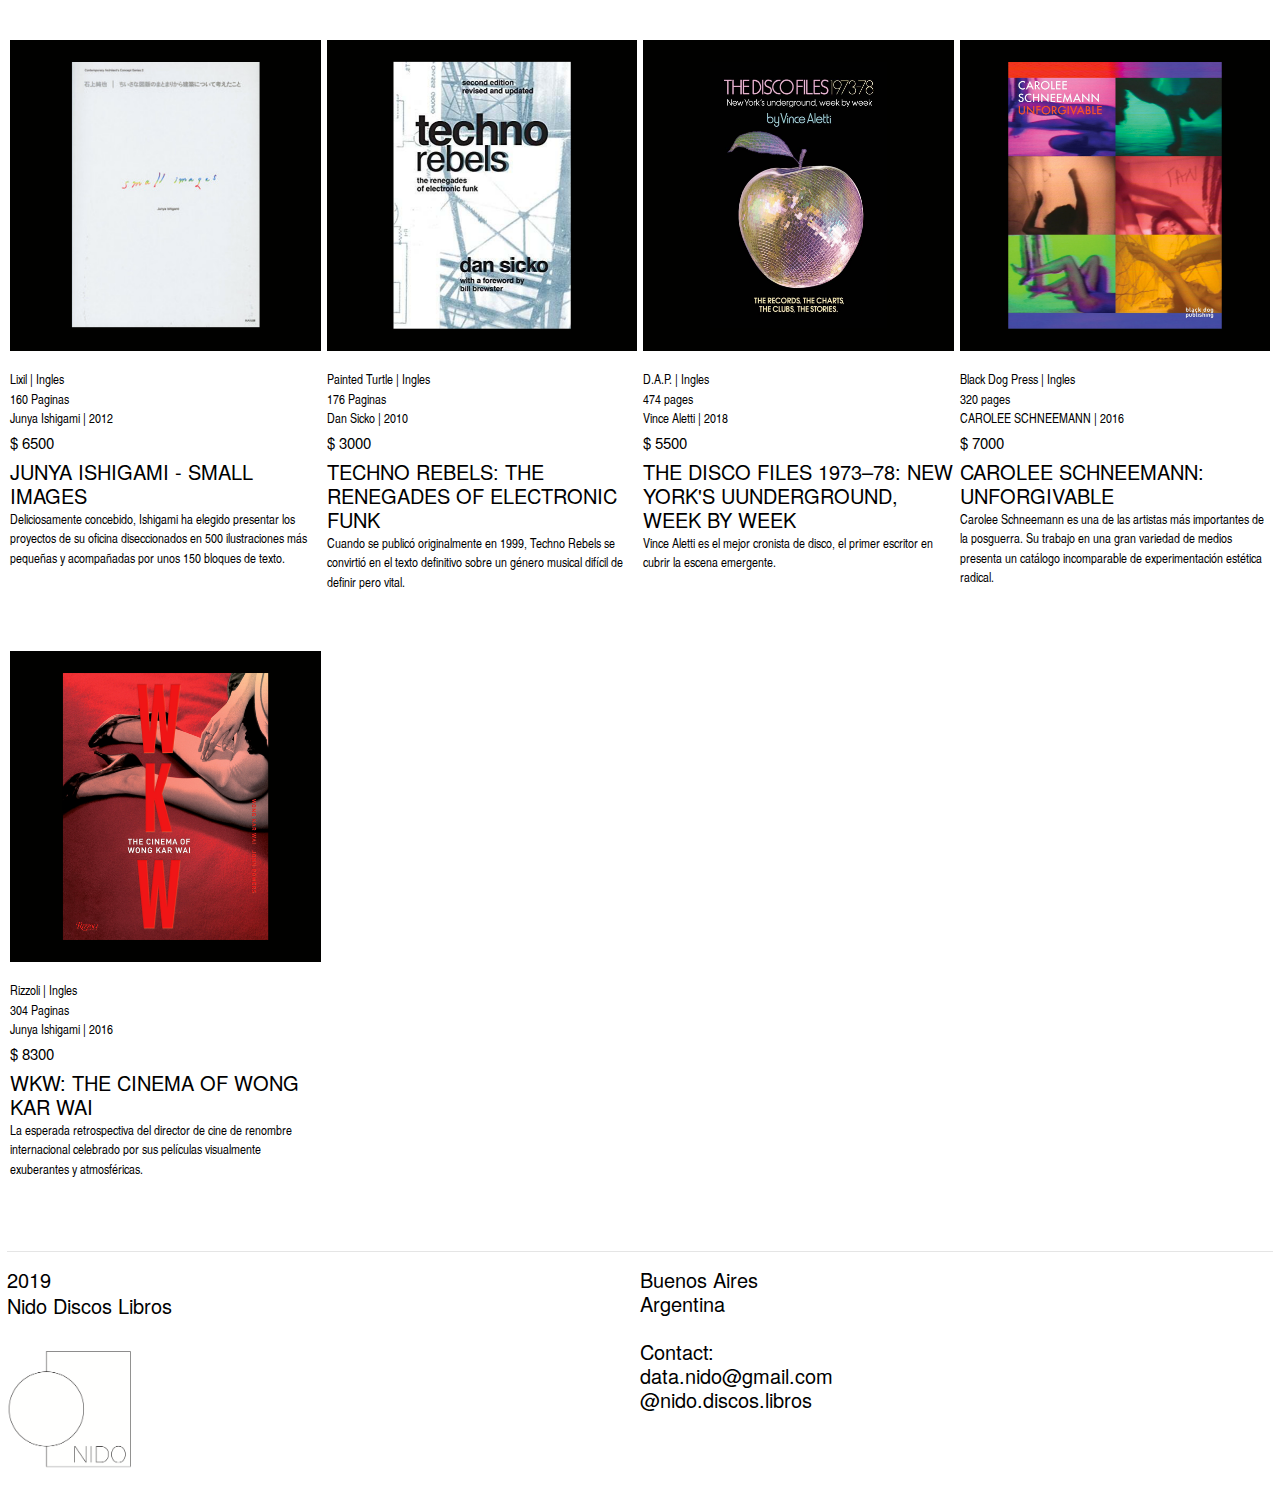
==== commit dd0adbfb: "Update index.html" ====
--- a/Libros/index.html
+++ b/Libros/index.html
@@ -25,11 +25,11 @@
 <body>
   <div class="container-fluid">
     <div class="row">
-      <div class="col-sm-6">
+      <div class="col-6" id="fots">
         <img src="../imagenes/foto-A1.jpg" alt="" width="100%">
         <p id="autores"> Malena Finkman </p>
       </div>
-      <div class="col-sm-6">
+      <div class="col-6" id="fots">
         <img src="../imagenes/foto-A2.jpg" alt="" width="100%">
         <p id="autores"> Felíx Niikado </p>
       </div>
@@ -118,7 +118,7 @@
 
 <div class="container-fluid">
   <div class="row">
-      <div class="col-sm-3">
+      <div class="col-6 col-sm-3">
         <img src="imagenes/libro1.jpg" alt="" width="100%">
 
                   <p id="datalibros">
@@ -133,7 +133,7 @@
                 <br>
       </div>
 
-      <div class="col-sm-3">
+      <div class="col-6 col-sm-3">
         <img src="imagenes/libro2.jpg" alt="" width="100%">
                   <p id="datalibros">
                     <br>
@@ -147,7 +147,7 @@
                 <br>
       </div>
 
-      <div class="col-sm-3">
+      <div class="col-6 col-sm-3">
         <img src="imagenes/libro3.jpg" alt="" width="100%">
                 <p id="datalibros">
                   <br>
@@ -161,7 +161,7 @@
               <br>
       </div>
 
-      <div class="col-sm-3">
+      <div class="col-6 col-sm-3">
         <img src="imagenes/libro4.jpg" alt="" width="100%">
                 <p id="datalibros">
                   <br>
@@ -177,7 +177,7 @@
   </div>
 <br>
   <div class="row">
-    <div class="col-sm-3">
+    <div class="col-6 col-sm-3">
       <img src="imagenes/OETate.png" alt="" width="100%">
               <p id="datalibros">
                 <br>
@@ -191,7 +191,7 @@
             <br>
     </div>
 
-    <div class="col-sm-3">
+    <div class="col-6 col-sm-3">
       <img src="imagenes/Aerosolar.png" alt="" width="100%">
               <p id="datalibros">
                 <br>
@@ -206,7 +206,7 @@
             <br>
     </div>
 
-    <div class="col-sm-3">
+    <div class="col-6 col-sm-3">
       <img src="imagenes/AndrewMTulips.png" alt="" width="100%">
               <p id="datalibros">
                 <br>
@@ -220,7 +220,7 @@
             <br>
     </div>
 
-    <div class="col-sm-3">
+    <div class="col-6 col-sm-3">
       <img src="imagenes/AndrwMDisko.png" alt="" width="100%">
               <p id="datalibros">
                 <br>
@@ -235,7 +235,7 @@
   </div>
 <br>
   <div class="row">
-    <div class="col-sm-3">
+    <div class="col-6 col-sm-3">
       <img src="imagenes/DanFARetrospective.png" alt="" width="100%">
               <p id="datalibros">
                 <br>
@@ -249,7 +249,7 @@
             <br>
     </div>
 
-    <div class="col-sm-3">
+    <div class="col-6 col-sm-3">
       <img src="imagenes/DeliriusNewYork.png" alt="" width="100%">
               <p id="datalibros">
                 <br>
@@ -263,7 +263,7 @@
             <br>
     </div>
 
-    <div class="col-sm-3">
+    <div class="col-6 col-sm-3">
       <img src="imagenes/FlyingPlaza.png" alt="" width="100%">
               <p id="datalibros">
                 <br>
@@ -277,7 +277,7 @@
             <br>
     </div>
 
-    <div class="col-sm-3">
+    <div class="col-6 col-sm-3">
       <img src="imagenes/JamesTARetrospective.png" alt="" width="100%">
               <p id="datalibros">
                 <br>
@@ -292,8 +292,8 @@
   </div>
 <br>
   <div class="row">
-    <div class="col-sm-3">
-      <img src="imagenes/JamesTVIllaPanza.png" alt="" width="100%">
+    <div class="col-6 col-sm-3">
+      <img src="imagenes/JamesTVIllaPanza.jpg" alt="" width="100%">
               <p id="datalibros">
                 <br>
               Prestel | Ingles <br> 168 Paginas <br> Michael Govan, Anna Bernardini | 2014
@@ -306,7 +306,7 @@
             <br>
     </div>
 
-    <div class="col-sm-3">
+    <div class="col-6 col-sm-3">
       <img src="imagenes/Junkspace.png" alt="" width="100%">
               <p id="datalibros">
                 <br>
@@ -320,7 +320,7 @@
             <br>
     </div>
 
-    <div class="col-sm-3">
+    <div class="col-6 col-sm-3">
       <img src="imagenes/LoveSavesTheDay.png" alt="" width="100%">
               <p id="datalibros">
                 <br>
@@ -334,7 +334,7 @@
             <br>
     </div>
 
-    <div class="col-sm-3">
+    <div class="col-6 col-sm-3">
       <img src="imagenes/LynchOnLynch.png" alt="" width="100%">
               <p id="datalibros">
                 <br>
@@ -349,7 +349,7 @@
   </div>
 <br>
   <div class="row">
-    <div class="col-sm-3">
+    <div class="col-6 col-sm-3">
       <img src="imagenes/SmallImages.png" alt="" width="100%">
               <p id="datalibros">
                 <br>
@@ -363,7 +363,7 @@
             <br>
     </div>
 
-    <div class="col-sm-3">
+    <div class="col-6 col-sm-3">
       <img src="imagenes/TechnoRebels.png" alt="" width="100%">
               <p id="datalibros">
                 <br>
@@ -377,7 +377,7 @@
             <br>
     </div>
 
-    <div class="col-sm-3">
+    <div class="col-6 col-sm-3">
       <img src="imagenes/TheDiscoFiles.png" alt="" width="100%">
               <p id="datalibros">
                 <br>
@@ -391,7 +391,7 @@
             <br>
     </div>
 
-    <div class="col-sm-3">
+    <div class="col-6 col-sm-3">
       <img src="imagenes/unforgivable.png" alt="" width="100%">
               <p id="datalibros">
                 <br>
@@ -405,7 +405,7 @@
   </div>
 <br>
   <div class="row">
-    <div class="col-sm-3">
+    <div class="col-6 col-sm-3">
       <img src="imagenes/WongK.png" alt="" width="100%">
               <p id="datalibros">
                 <br>
--- a/style.css
+++ b/style.css
@@ -139,11 +139,14 @@
 #myList li{ display:none;
 }
 #loadMore {
-    color:green;
+		font-size: 40px;
+    color:black;
     cursor:pointer;
+		text-align: center;
 }
 #loadMore:hover {
     color:black;
+		font-weight: bold;
 }
 #showLess {
     color:red;
@@ -208,3 +211,14 @@
 #pad {
 	padding: 0px;
 }
+
+#autores {
+	position: absolute;
+	top: 94%;
+	right: 2%;
+	color: white;
+}
+
+#ig {
+	text-decoration: underline;
+}
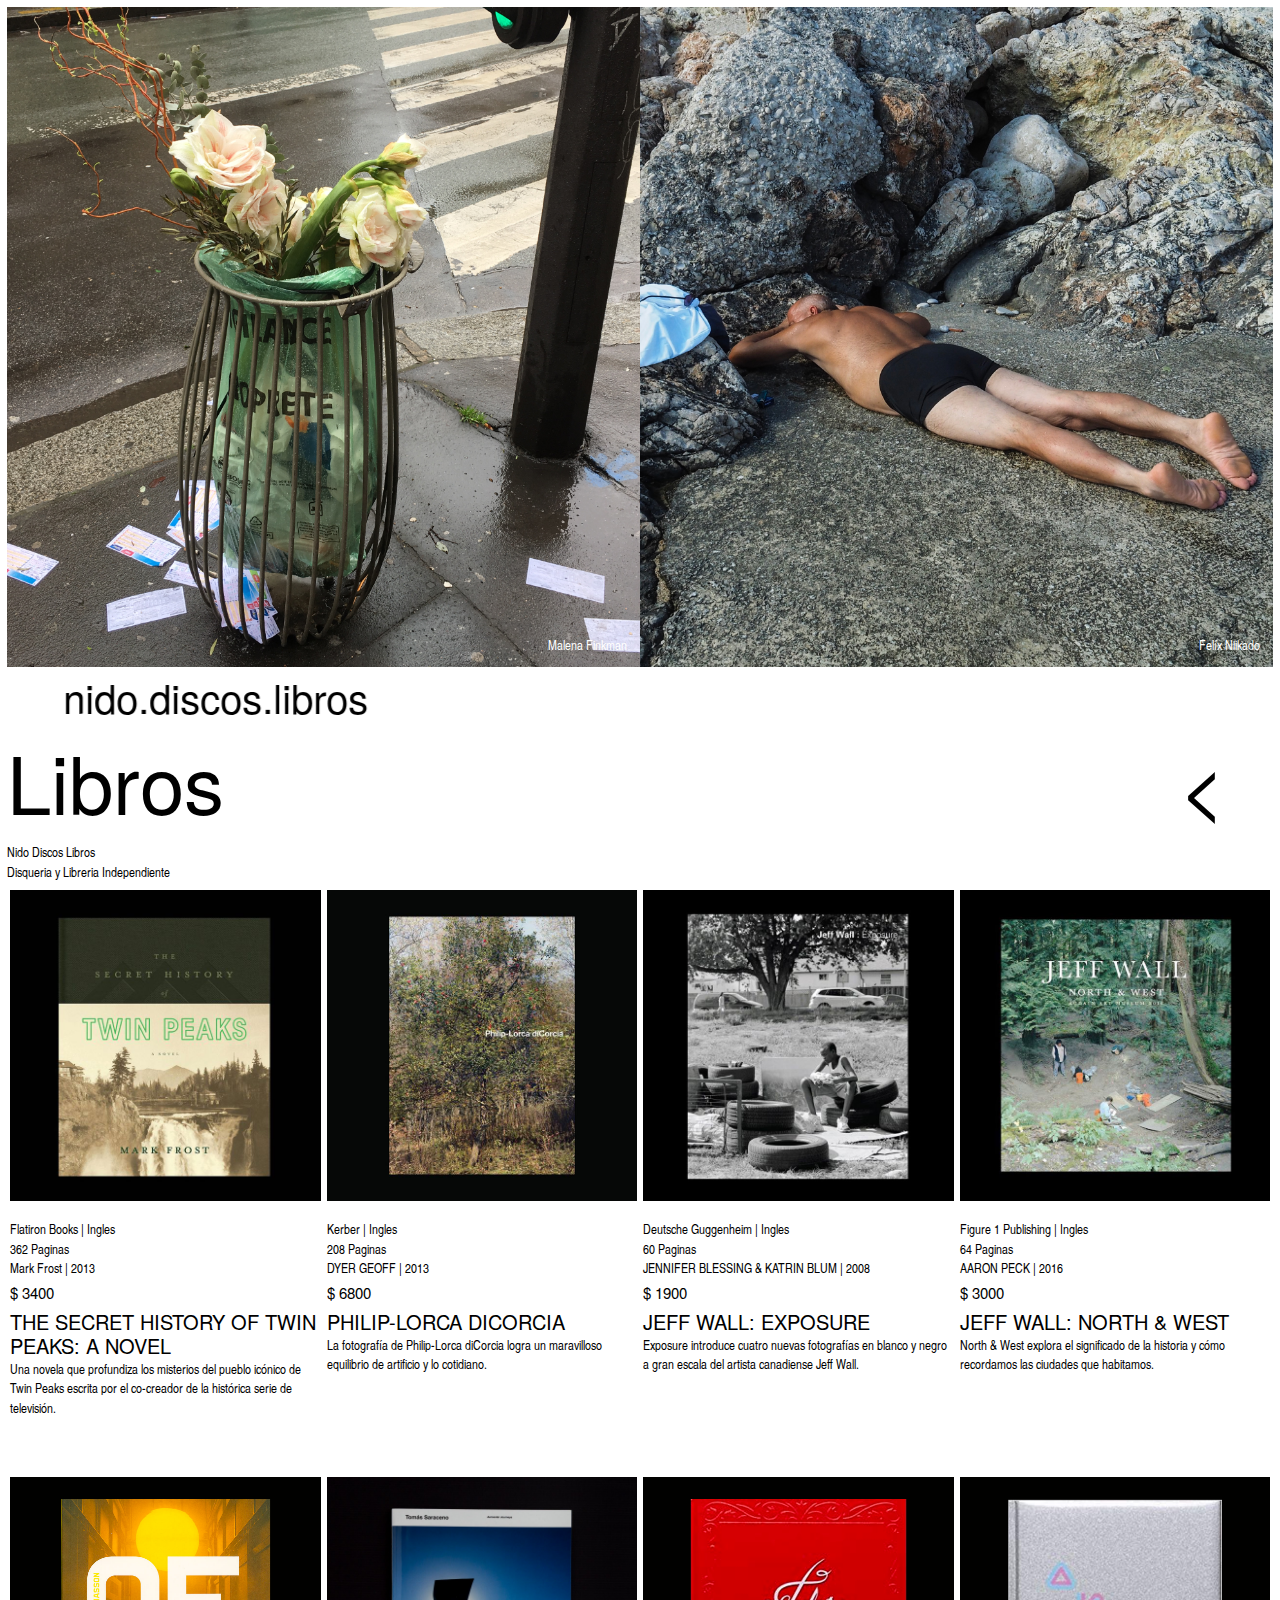
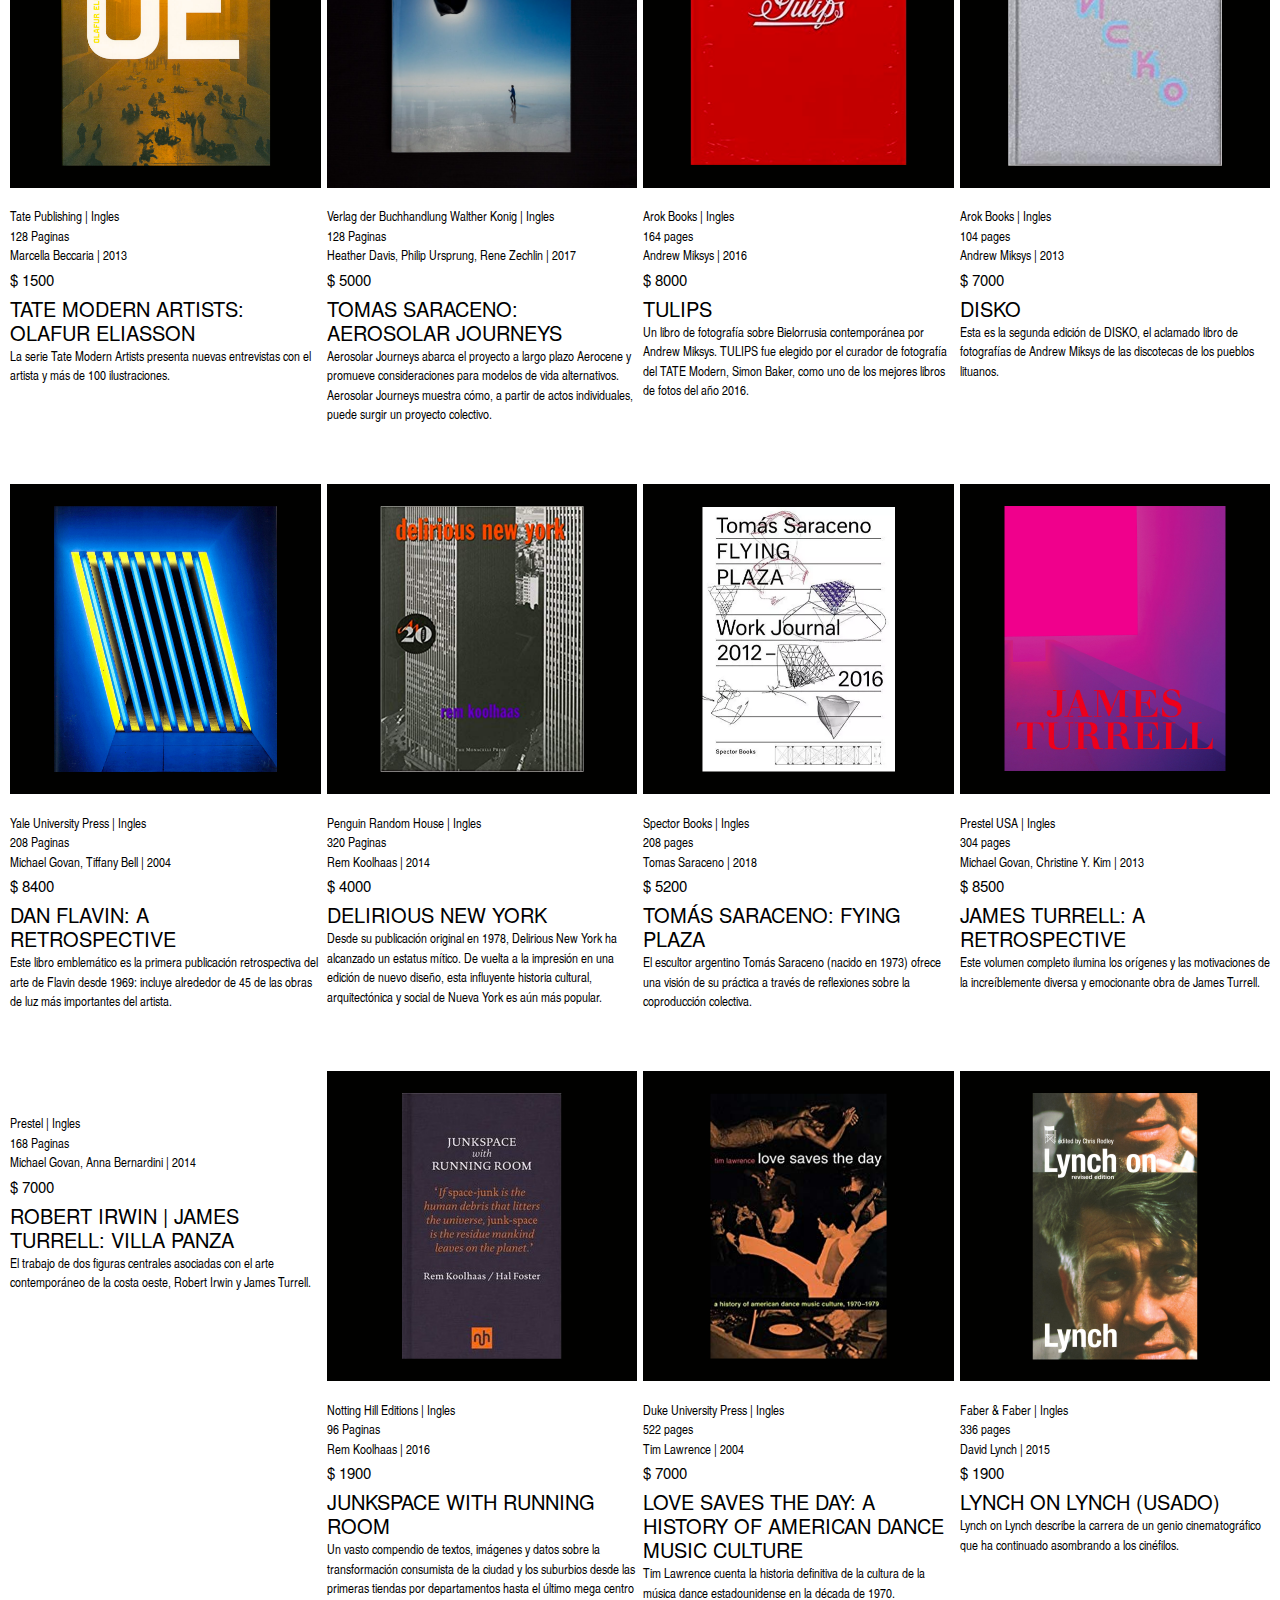
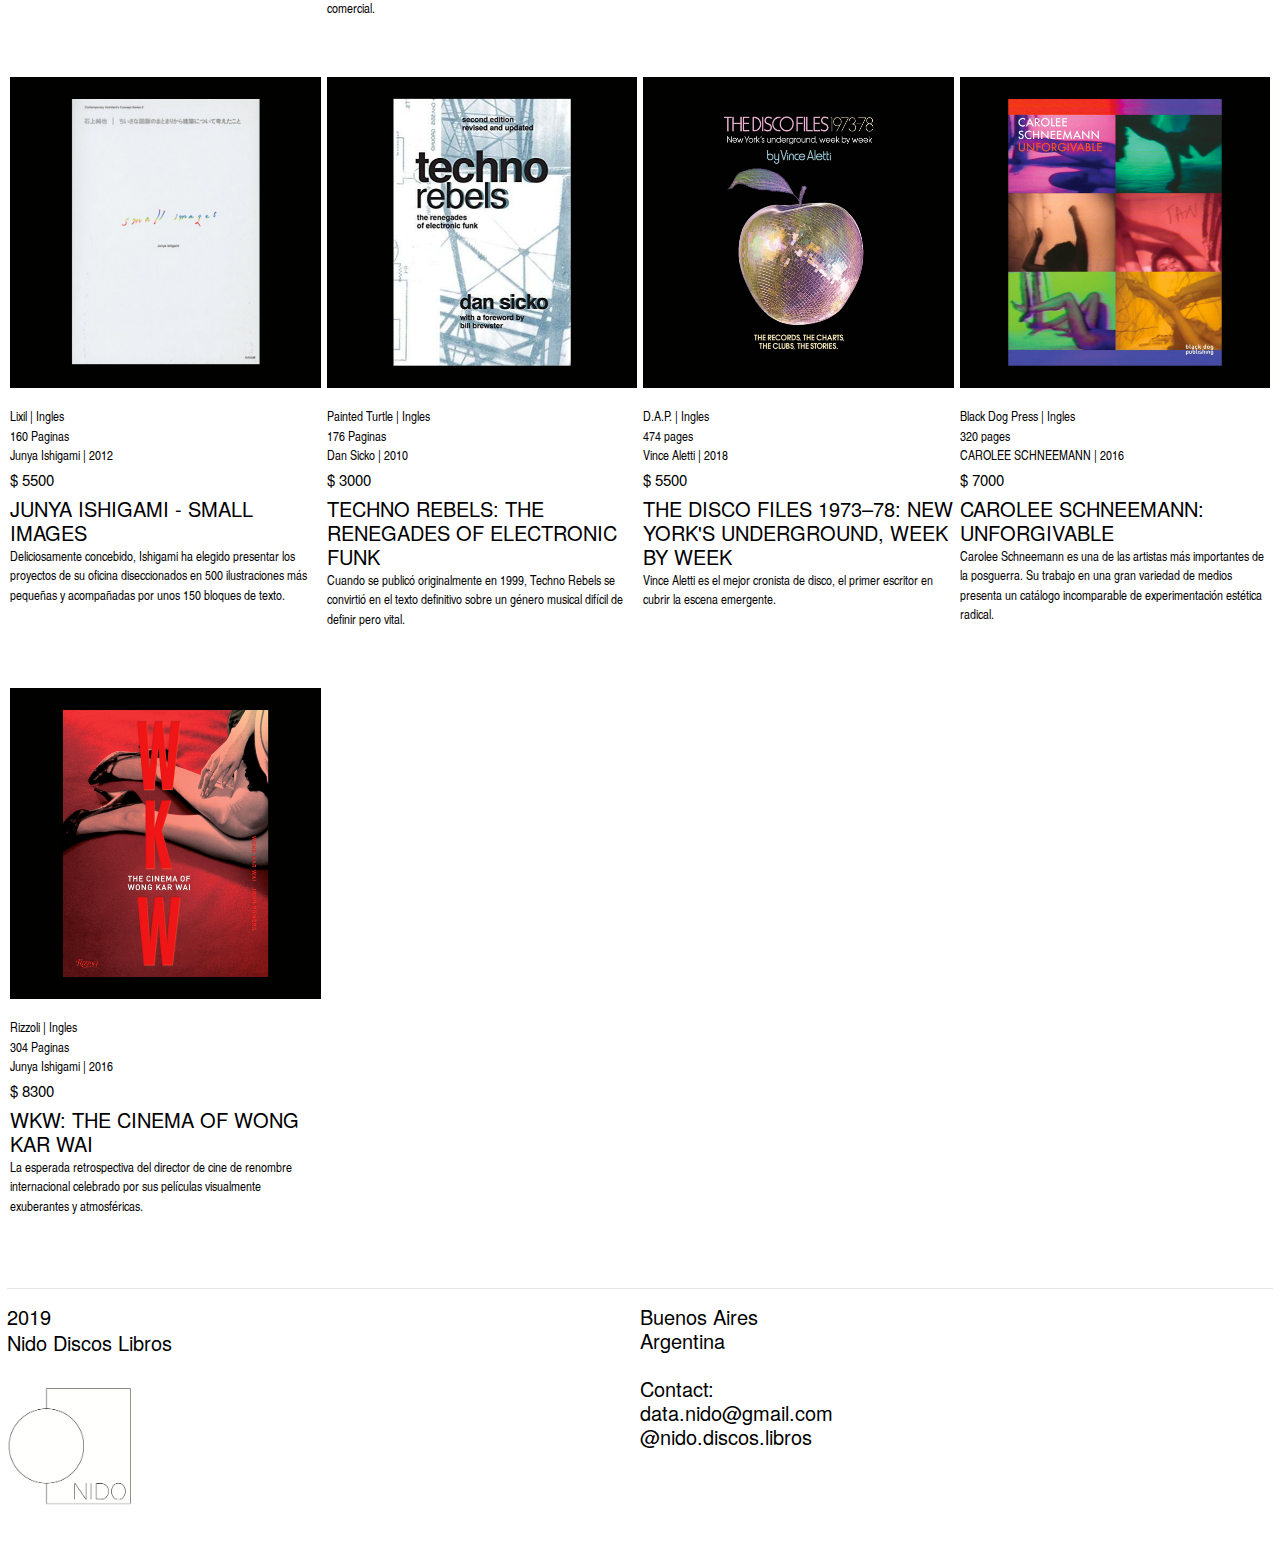
==== commit 0522aff9: "Update index.html" ====
--- a/Libros/index.html
+++ b/Libros/index.html
@@ -255,7 +255,7 @@
                 <br>
               Penguin Random House | Ingles <br> 320 Paginas <br> Rem Koolhaas | 2014
             </p>
-            <h4 id="precio">$ 4500</h4>
+            <h4 id="precio">$ 4000</h4>
               <h5>DELIRIOUS NEW YORK</h5>
               <p id="datalibros">
               Desde su publicación original en 1978, Delirious New York ha alcanzado un estatus mítico. De vuelta a la impresión en una edición de nuevo diseño, esta influyente historia cultural, arquitectónica y social de Nueva York es aún más popular.
@@ -293,7 +293,7 @@
 <br>
   <div class="row">
     <div class="col-6 col-sm-3">
-      <img src="imagenes/JamesTVIllaPanza.jpg" alt="" width="100%">
+      <img src="imagenes/Panza.jpg" alt="" width="100%">
               <p id="datalibros">
                 <br>
               Prestel | Ingles <br> 168 Paginas <br> Michael Govan, Anna Bernardini | 2014
@@ -355,7 +355,7 @@
                 <br>
               Lixil | Ingles <br> 160 Paginas <br> Junya Ishigami | 2012
             </p>
-            <h4 id="precio">$ 6500</h4>
+            <h4 id="precio">$ 5500</h4>
               <h5>JUNYA ISHIGAMI - SMALL IMAGES </h5>
               <p id="datalibros">
               Deliciosamente concebido, Ishigami ha elegido presentar los proyectos de su oficina diseccionados en 500 ilustraciones más pequeñas y acompañadas por unos 150 bloques de texto.
@@ -384,7 +384,7 @@
               D.A.P. | Ingles <br> 474 pages <br> Vince Aletti | 2018
             </p>
             <h4 id="precio">$ 5500</h4>
-              <h5>THE DISCO FILES 1973–78: NEW YORK'S UUNDERGROUND, WEEK BY WEEK</h5>
+              <h5>THE DISCO FILES 1973–78: NEW YORK'S UNDERGROUND, WEEK BY WEEK</h5>
               <p id="datalibros">
               Vince Aletti es el mejor cronista de disco, el primer escritor en cubrir la escena emergente.
             </p>
--- a/style.css
+++ b/style.css
@@ -50,7 +50,19 @@
 .col-sm-3{
 	padding: 3px;
 }
+
+.col-6 col-sm-3{
+	padding: 3px;
+}
+
 .col-sm-6{
+	padding: 0px;
+}
+.col-6{
+	padding: 3px;
+}
+
+#fots{
 	padding: 0px;
 }
 
@@ -214,7 +226,7 @@
 
 #autores {
 	position: absolute;
-	top: 94%;
+	bottom: 1%;
 	right: 2%;
 	color: white;
 }
